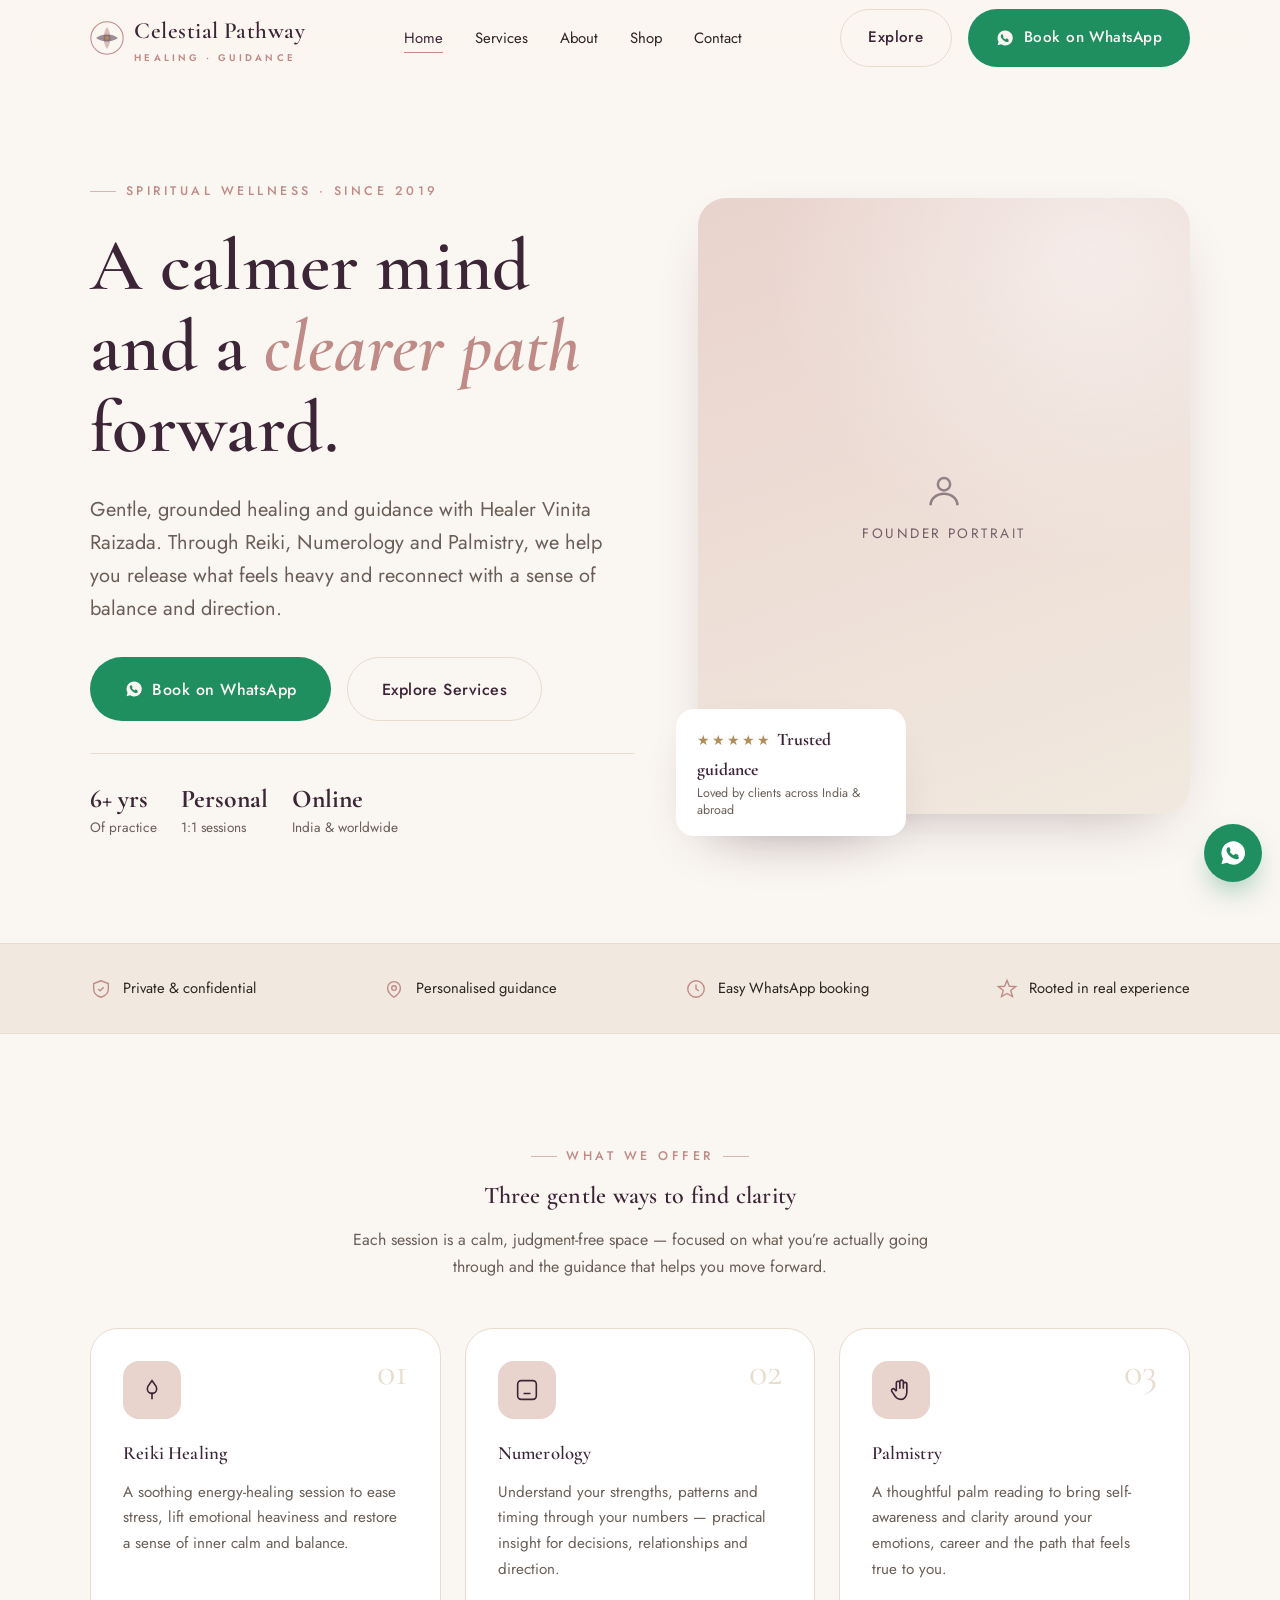
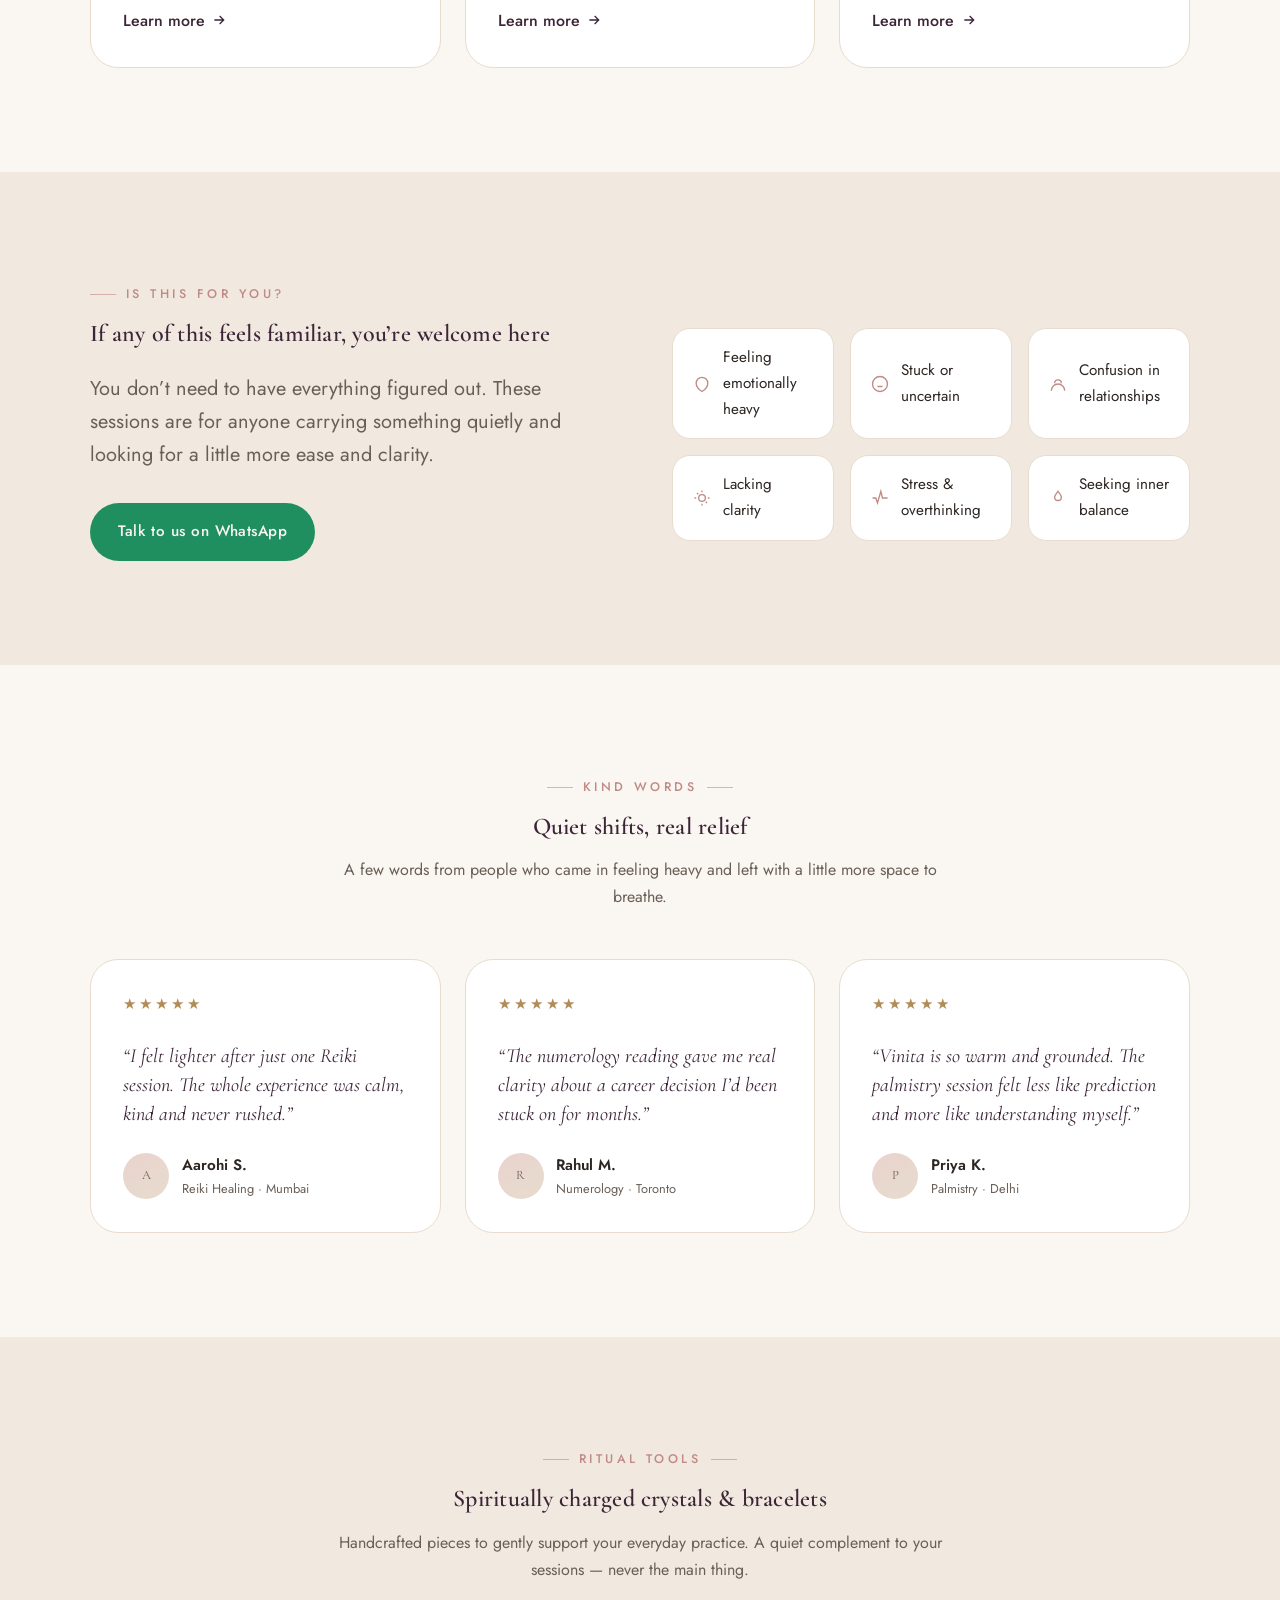
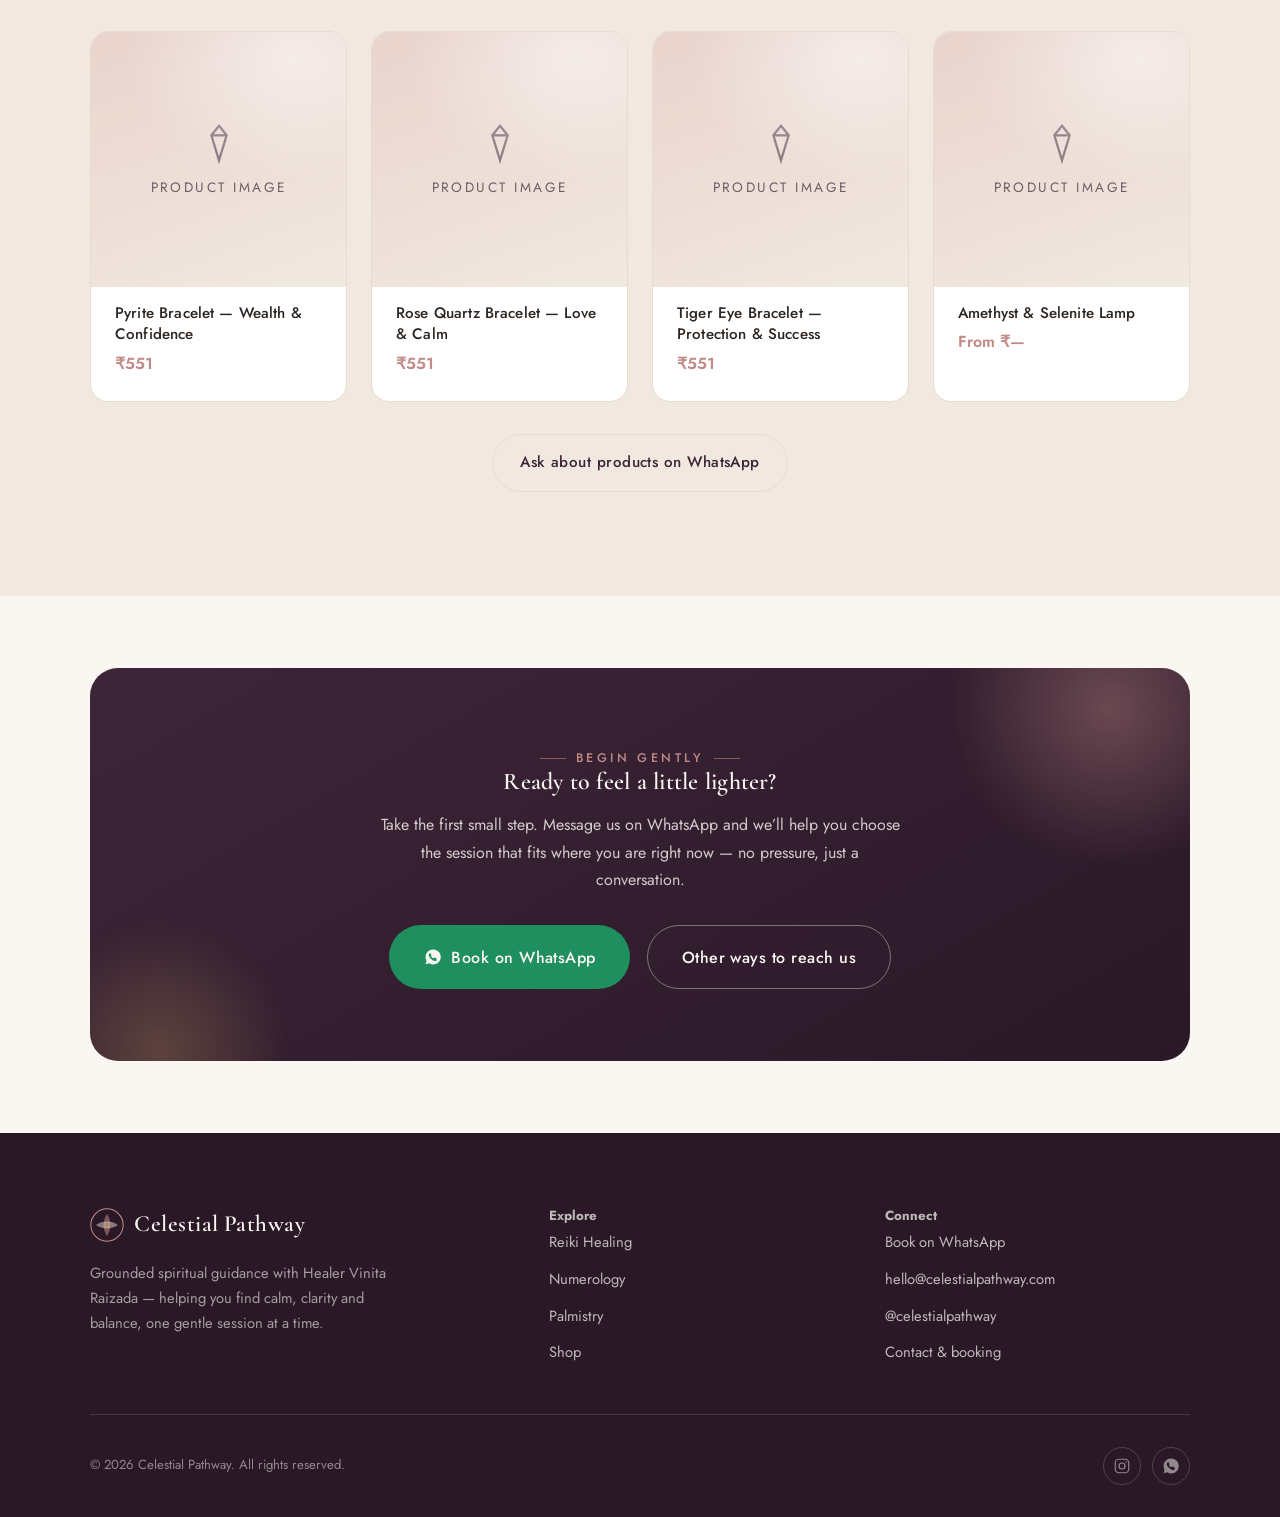
==== index.html @ a7cf4cc4 "Add premium mobile-first Celestial Pathway website - Homepage, About, Services, Contact pages (stati" ====
<!DOCTYPE html>
<html lang="en">
<head>
  <meta charset="UTF-8" />
  <meta name="viewport" content="width=device-width, initial-scale=1.0" />

  <!-- ===================== SEO / META ===================== -->
  <title>Celestial Pathway — Reiki Healing, Numerology & Palmistry with Healer Vinita Raizada</title>
  <meta name="description" content="Calm, grounded spiritual guidance with Healer Vinita Raizada. Reiki Healing, Numerology and Palmistry sessions to help you find clarity, balance and emotional ease. Book on WhatsApp." />
  <meta name="theme-color" content="#3d2538" />
  <link rel="canonical" href="https://www.celestialpathway.com/" />

  <!-- Open Graph / social sharing -->
  <meta property="og:type" content="website" />
  <meta property="og:title" content="Celestial Pathway — Reiki Healing, Numerology & Palmistry" />
  <meta property="og:description" content="Grounded spiritual guidance to help you feel lighter, clearer and more balanced. Sessions with Healer Vinita Raizada." />
  <meta property="og:locale" content="en_IN" />
  <!-- TODO(Himanshu): add og:image (1200x630) once final brand image is ready -->
  <!-- <meta property="og:image" content="https://www.celestialpathway.com/assets/images/og.jpg" /> -->

  <!-- Fonts -->
  <link rel="preconnect" href="https://fonts.googleapis.com" />
  <link rel="preconnect" href="https://fonts.gstatic.com" crossorigin />
  <link href="https://fonts.googleapis.com/css2?family=Cormorant+Garamond:ital,wght@0,500;0,600;1,500;1,600&family=Jost:wght@300;400;500;600&display=swap" rel="stylesheet" />

  <link rel="stylesheet" href="assets/css/styles.css" />

  <!-- Structured data for local business / SEO -->
  <script type="application/ld+json">
  {
    "@context": "https://schema.org",
    "@type": "HealthAndBeautyBusiness",
    "name": "Celestial Pathway",
    "description": "Reiki Healing, Numerology and Palmistry guidance with Healer Vinita Raizada.",
    "founder": "Vinita Raizada",
    "areaServed": ["India", "Worldwide"],
    "url": "https://www.celestialpathway.com/",
    "telephone": "+91 92057 84072",
    "priceRange": "₹₹"
  }
  </script>
</head>
<body>

  <!-- ============================================================
       HEADER / NAV  (reusable across all pages — keep in sync)
       ============================================================ -->
  <header class="site-header">
    <nav class="nav container" aria-label="Primary">
      <a class="brand" href="index.html" aria-label="Celestial Pathway home">
        <!-- Inline brand mark (lotus / star). Replace with logo SVG if available. -->
        <svg class="brand__mark" viewBox="0 0 40 40" fill="none" aria-hidden="true">
          <circle cx="20" cy="20" r="19" stroke="#c08a86" stroke-width="1.2"/>
          <path d="M20 7c2.6 4 4 8 4 13s-1.4 9-4 13c-2.6-4-4-8-4-13s1.4-9 4-13Z" fill="#c08a86" opacity=".55"/>
          <path d="M7 20c4-2.6 8-4 13-4s9 1.4 13 4c-4 2.6-8 4-13 4S11 22.6 7 20Z" fill="#3d2538" opacity=".5"/>
          <circle cx="20" cy="20" r="2.4" fill="#b08d57"/>
        </svg>
        <span>Celestial Pathway<small>Healing · Guidance</small></span>
      </a>

      <ul class="nav__links" id="primary-menu">
        <li><a href="index.html" aria-current="page">Home</a></li>
        <li><a href="services.html">Services</a></li>
        <li><a href="about.html">About</a></li>
        <li><a href="index.html#products">Shop</a></li>
        <li><a href="contact.html">Contact</a></li>
      </ul>

      <div class="nav__cta">
        <a class="btn btn--ghost" href="services.html">Explore</a>
        <a class="btn btn--whatsapp" data-wa href="#">
          <svg class="icon" viewBox="0 0 24 24" fill="currentColor" aria-hidden="true"><path d="M12 2a10 10 0 0 0-8.6 15l-1.3 4.7 4.8-1.3A10 10 0 1 0 12 2Zm5.3 14.1c-.2.6-1.3 1.2-1.8 1.2-.5.1-1 .1-1.7-.1-.4-.1-.9-.3-1.6-.6-2.8-1.2-4.6-4-4.7-4.2-.1-.2-1.1-1.5-1.1-2.8 0-1.3.7-2 .9-2.2.2-.3.5-.3.7-.3h.5c.2 0 .4 0 .6.5.2.5.7 1.8.8 1.9.1.1.1.3 0 .5-.1.2-.2.3-.3.5-.2.2-.3.4-.2.6.1.2.6 1 1.3 1.6.9.8 1.6 1 1.8 1.1.2.1.4.1.5-.1.2-.2.6-.7.8-.9.2-.3.4-.2.6-.1.2.1 1.5.7 1.7.8.2.1.4.2.4.3.1.1.1.5-.1 1.1Z"/></svg>
          Book on WhatsApp
        </a>
      </div>

      <button class="nav__toggle" aria-label="Toggle menu" aria-expanded="false" aria-controls="primary-menu">
        <span></span>
      </button>
    </nav>
  </header>

  <main>
    <!-- ============================================================
         HERO
         ============================================================ -->
    <section class="hero">
      <div class="container hero__inner">
        <div class="hero__content" data-reveal>
          <span class="eyebrow">Spiritual Wellness · Since 2019</span>
          <h1>A calmer mind and a <em>clearer path</em> forward.</h1>
          <p class="lead">
            Gentle, grounded healing and guidance with Healer Vinita Raizada.
            Through Reiki, Numerology and Palmistry, we help you release what feels
            heavy and reconnect with a sense of balance and direction.
          </p>
          <div class="cta-group">
            <a class="btn btn--whatsapp btn--lg" data-wa href="#">
              <svg class="icon" viewBox="0 0 24 24" fill="currentColor" aria-hidden="true"><path d="M12 2a10 10 0 0 0-8.6 15l-1.3 4.7 4.8-1.3A10 10 0 1 0 12 2Zm5.3 14.1c-.2.6-1.3 1.2-1.8 1.2-.5.1-1 .1-1.7-.1-.4-.1-.9-.3-1.6-.6-2.8-1.2-4.6-4-4.7-4.2-.1-.2-1.1-1.5-1.1-2.8 0-1.3.7-2 .9-2.2.2-.3.5-.3.7-.3h.5c.2 0 .4 0 .6.5.2.5.7 1.8.8 1.9.1.1.1.3 0 .5-.1.2-.2.3-.3.5-.2.2-.3.4-.2.6.1.2.6 1 1.3 1.6.9.8 1.6 1 1.8 1.1.2.1.4.1.5-.1.2-.2.6-.7.8-.9.2-.3.4-.2.6-.1.2.1 1.5.7 1.7.8.2.1.4.2.4.3.1.1.1.5-.1 1.1Z"/></svg>
              Book on WhatsApp
            </a>
            <a class="btn btn--ghost btn--lg" href="services.html">Explore Services</a>
          </div>

          <div class="hero__trust">
            <div class="hero__trust-item"><b>6+ yrs</b><span>Of practice</span></div>
            <div class="hero__trust-item"><b>Personal</b><span>1:1 sessions</span></div>
            <div class="hero__trust-item"><b>Online</b><span>India &amp; worldwide</span></div>
          </div>
        </div>

        <div class="hero__visual" data-reveal data-delay="1">
          <div class="media media--portrait">
            <!-- TODO(Himanshu): replace placeholder with a calm portrait of Vinita
                 or a serene healing-space image. Use object-fit: cover (already set). -->
            <div class="placeholder">
              <svg viewBox="0 0 24 24" fill="none" stroke="currentColor" stroke-width="1.3" aria-hidden="true"><circle cx="12" cy="9" r="3.2"/><path d="M5 20c0-3.5 3.1-6 7-6s7 2.5 7 6"/></svg>
              <span>Founder portrait</span>
            </div>
          </div>
          <div class="hero__badge">
            <div>
              <span class="stars">★★★★★</span>
              <b>Trusted guidance</b>
              <!-- TODO(Himanshu): update with real review count once available -->
              <p>Loved by clients across India &amp; abroad</p>
            </div>
          </div>
        </div>
      </div>
    </section>

    <!-- ============================================================
         TRUST STRIP
         ============================================================ -->
    <section class="trust-strip">
      <div class="container trust-strip__inner">
        <div class="trust-strip__item" data-reveal>
          <svg viewBox="0 0 24 24" fill="none" stroke="currentColor" stroke-width="1.5" aria-hidden="true"><path d="M12 3 4 6v6c0 4.5 3.4 7.6 8 9 4.6-1.4 8-4.5 8-9V6l-8-3Z"/><path d="m9 12 2 2 4-4"/></svg>
          Private &amp; confidential
        </div>
        <div class="trust-strip__item" data-reveal data-delay="1">
          <svg viewBox="0 0 24 24" fill="none" stroke="currentColor" stroke-width="1.5" aria-hidden="true"><path d="M12 21s-7-4.4-7-10a7 7 0 0 1 14 0c0 5.6-7 10-7 10Z"/><circle cx="12" cy="11" r="2.5"/></svg>
          Personalised guidance
        </div>
        <div class="trust-strip__item" data-reveal data-delay="2">
          <svg viewBox="0 0 24 24" fill="none" stroke="currentColor" stroke-width="1.5" aria-hidden="true"><circle cx="12" cy="12" r="9"/><path d="M12 7v5l3 2"/></svg>
          Easy WhatsApp booking
        </div>
        <div class="trust-strip__item" data-reveal data-delay="3">
          <svg viewBox="0 0 24 24" fill="none" stroke="currentColor" stroke-width="1.5" aria-hidden="true"><path d="M12 3v18M3 12h18" opacity=".0"/><path d="M12 2.5 14.6 9l6.9.3-5.4 4.3 1.9 6.6L12 16.9 6 20.2l1.9-6.6L2.5 9.3 9.4 9 12 2.5Z"/></svg>
          Rooted in real experience
        </div>
      </div>
    </section>

    <!-- ============================================================
         CORE SERVICES
         ============================================================ -->
    <section class="section" id="services">
      <div class="container">
        <div class="section-head section-head--center" data-reveal>
          <span class="eyebrow eyebrow--center">What we offer</span>
          <h2>Three gentle ways to find clarity</h2>
          <p>Each session is a calm, judgment-free space — focused on what you’re
            actually going through and the guidance that helps you move forward.</p>
        </div>

        <div class="grid grid-3">
          <!-- Reiki -->
          <article class="service-card" data-reveal>
            <span class="service-card__num">01</span>
            <div class="service-card__icon">
              <svg viewBox="0 0 24 24" fill="none" stroke="currentColor" stroke-width="1.4" aria-hidden="true"><path d="M12 21c5-3 8-6.5 8-11a4 4 0 0 0-8-1 4 4 0 0 0-8 1c0 4.5 3 8 8 11Z" opacity=".0"/><path d="M12 4c1.5 2.5 4 4 4 7a4 4 0 1 1-8 0c0-3 2.5-4.5 4-7Z"/><path d="M12 14v6"/></svg>
            </div>
            <h3>Reiki Healing</h3>
            <p>A soothing energy-healing session to ease stress, lift emotional heaviness
              and restore a sense of inner calm and balance.</p>
            <a class="text-link" href="services.html#reiki">Learn more
              <svg width="16" height="16" viewBox="0 0 24 24" fill="none" stroke="currentColor" stroke-width="2" aria-hidden="true"><path d="M5 12h14M13 6l6 6-6 6"/></svg>
            </a>
          </article>

          <!-- Numerology -->
          <article class="service-card" data-reveal data-delay="1">
            <span class="service-card__num">02</span>
            <div class="service-card__icon">
              <svg viewBox="0 0 24 24" fill="none" stroke="currentColor" stroke-width="1.4" aria-hidden="true"><rect x="4" y="4" width="16" height="16" rx="3"/><path d="M9 9h.01M15 9h.01M9 15h6"/></svg>
            </div>
            <h3>Numerology</h3>
            <p>Understand your strengths, patterns and timing through your numbers —
              practical insight for decisions, relationships and direction.</p>
            <a class="text-link" href="services.html#numerology">Learn more
              <svg width="16" height="16" viewBox="0 0 24 24" fill="none" stroke="currentColor" stroke-width="2" aria-hidden="true"><path d="M5 12h14M13 6l6 6-6 6"/></svg>
            </a>
          </article>

          <!-- Palmistry -->
          <article class="service-card" data-reveal data-delay="2">
            <span class="service-card__num">03</span>
            <div class="service-card__icon">
              <svg viewBox="0 0 24 24" fill="none" stroke="currentColor" stroke-width="1.4" aria-hidden="true"><path d="M8 13V6a1.5 1.5 0 0 1 3 0v5M11 11V5a1.5 1.5 0 0 1 3 0v6M14 11V7a1.5 1.5 0 0 1 3 0v7c0 3-2 6-5 6s-5-2-6-4l-2-3a1.5 1.5 0 0 1 2.5-1.6L8 13"/></svg>
            </div>
            <h3>Palmistry</h3>
            <p>A thoughtful palm reading to bring self-awareness and clarity around
              your emotions, career and the path that feels true to you.</p>
            <a class="text-link" href="services.html#palmistry">Learn more
              <svg width="16" height="16" viewBox="0 0 24 24" fill="none" stroke="currentColor" stroke-width="2" aria-hidden="true"><path d="M5 12h14M13 6l6 6-6 6"/></svg>
            </a>
          </article>
        </div>
      </div>
    </section>

    <!-- ============================================================
         WHO THIS IS FOR
         ============================================================ -->
    <section class="section bg-sand">
      <div class="container split">
        <div data-reveal>
          <span class="eyebrow">Is this for you?</span>
          <h2 style="margin-top: var(--space-2)">If any of this feels familiar, you’re welcome here</h2>
          <p class="lead" style="margin-top: var(--space-3)">
            You don’t need to have everything figured out. These sessions are for
            anyone carrying something quietly and looking for a little more ease and clarity.
          </p>
          <div class="cta-group" style="margin-top: var(--space-4)">
            <a class="btn btn--whatsapp" data-wa href="#">Talk to us on WhatsApp</a>
          </div>
        </div>
        <div data-reveal data-delay="1">
          <div class="feeling-grid">
            <div class="feeling"><svg viewBox="0 0 24 24" fill="none" stroke="currentColor" stroke-width="1.6"><path d="M12 21s-7-4.4-7-10a7 7 0 0 1 14 0c0 5.6-7 10-7 10Z"/></svg> Feeling emotionally heavy</div>
            <div class="feeling"><svg viewBox="0 0 24 24" fill="none" stroke="currentColor" stroke-width="1.6"><circle cx="12" cy="12" r="9"/><path d="M9 10h.01M15 10h.01M9 15h6"/></svg> Stuck or uncertain</div>
            <div class="feeling"><svg viewBox="0 0 24 24" fill="none" stroke="currentColor" stroke-width="1.6"><path d="M16 11a4 4 0 1 0-8 0M4 20a8 8 0 0 1 16 0"/></svg> Confusion in relationships</div>
            <div class="feeling"><svg viewBox="0 0 24 24" fill="none" stroke="currentColor" stroke-width="1.6"><path d="M12 3v2M12 19v2M5 12H3M21 12h-2M6 6l1.5 1.5M16.5 16.5 18 18"/><circle cx="12" cy="12" r="4"/></svg> Lacking clarity</div>
            <div class="feeling"><svg viewBox="0 0 24 24" fill="none" stroke="currentColor" stroke-width="1.6"><path d="M3 12h4l2 6 4-14 2 8h6"/></svg> Stress &amp; overthinking</div>
            <div class="feeling"><svg viewBox="0 0 24 24" fill="none" stroke="currentColor" stroke-width="1.6"><path d="M12 4c1.5 2.5 4 4 4 7a4 4 0 1 1-8 0c0-3 2.5-4.5 4-7Z"/></svg> Seeking inner balance</div>
          </div>
        </div>
      </div>
    </section>

    <!-- ============================================================
         TESTIMONIALS
         ============================================================ -->
    <section class="section">
      <div class="container">
        <div class="section-head section-head--center" data-reveal>
          <span class="eyebrow eyebrow--center">Kind words</span>
          <h2>Quiet shifts, real relief</h2>
          <p>A few words from people who came in feeling heavy and left with a little
            more space to breathe.</p>
        </div>

        <!-- TODO(Himanshu): replace these placeholder testimonials with real,
             permission-granted client quotes. Keep them short and human. -->
        <div class="testimonial-grid">
          <figure class="testimonial" data-reveal>
            <span class="testimonial__stars">★★★★★</span>
            <blockquote>“I felt lighter after just one Reiki session. The whole experience was calm, kind and never rushed.”</blockquote>
            <figcaption class="testimonial__person">
              <span class="testimonial__avatar">A</span>
              <span><b>Aarohi S.</b><span>Reiki Healing · Mumbai</span></span>
            </figcaption>
          </figure>

          <figure class="testimonial" data-reveal data-delay="1">
            <span class="testimonial__stars">★★★★★</span>
            <blockquote>“The numerology reading gave me real clarity about a career decision I’d been stuck on for months.”</blockquote>
            <figcaption class="testimonial__person">
              <span class="testimonial__avatar">R</span>
              <span><b>Rahul M.</b><span>Numerology · Toronto</span></span>
            </figcaption>
          </figure>

          <figure class="testimonial" data-reveal data-delay="2">
            <span class="testimonial__stars">★★★★★</span>
            <blockquote>“Vinita is so warm and grounded. The palmistry session felt less like prediction and more like understanding myself.”</blockquote>
            <figcaption class="testimonial__person">
              <span class="testimonial__avatar">P</span>
              <span><b>Priya K.</b><span>Palmistry · Delhi</span></span>
            </figcaption>
          </figure>
        </div>
      </div>
    </section>

    <!-- ============================================================
         FEATURED PRODUCTS (secondary)
         ============================================================ -->
    <section class="section bg-sand" id="products">
      <div class="container">
        <div class="section-head section-head--center" data-reveal>
          <span class="eyebrow eyebrow--center">Ritual tools</span>
          <h2>Spiritually charged crystals &amp; bracelets</h2>
          <p>Handcrafted pieces to gently support your everyday practice. A quiet
            complement to your sessions — never the main thing.</p>
        </div>

        <!-- TODO(Himanshu): wire these to real product pages & images.
             Source: celestialpathway.com/product/... -->
        <div class="product-grid">
          <article class="product-card" data-reveal>
            <div class="media media--square"><div class="placeholder"><svg viewBox="0 0 24 24" fill="none" stroke="currentColor" stroke-width="1.2"><path d="m12 3 4 5-4 13L8 8l4-5Z"/><path d="M8 8h8"/></svg><span>Product image</span></div></div>
            <div class="product-card__body"><h4>Pyrite Bracelet — Wealth &amp; Confidence</h4><span class="price">₹551</span></div>
          </article>
          <article class="product-card" data-reveal data-delay="1">
            <div class="media media--square"><div class="placeholder"><svg viewBox="0 0 24 24" fill="none" stroke="currentColor" stroke-width="1.2"><path d="m12 3 4 5-4 13L8 8l4-5Z"/><path d="M8 8h8"/></svg><span>Product image</span></div></div>
            <div class="product-card__body"><h4>Rose Quartz Bracelet — Love &amp; Calm</h4><span class="price">₹551</span></div>
          </article>
          <article class="product-card" data-reveal data-delay="2">
            <div class="media media--square"><div class="placeholder"><svg viewBox="0 0 24 24" fill="none" stroke="currentColor" stroke-width="1.2"><path d="m12 3 4 5-4 13L8 8l4-5Z"/><path d="M8 8h8"/></svg><span>Product image</span></div></div>
            <div class="product-card__body"><h4>Tiger Eye Bracelet — Protection &amp; Success</h4><span class="price">₹551</span></div>
          </article>
          <article class="product-card" data-reveal data-delay="3">
            <div class="media media--square"><div class="placeholder"><svg viewBox="0 0 24 24" fill="none" stroke="currentColor" stroke-width="1.2"><path d="m12 3 4 5-4 13L8 8l4-5Z"/><path d="M8 8h8"/></svg><span>Product image</span></div></div>
            <div class="product-card__body"><h4>Amethyst &amp; Selenite Lamp</h4><span class="price">From ₹—</span></div>
          </article>
        </div>
        <div style="text-align:center; margin-top: var(--space-4)" data-reveal>
          <!-- TODO(Himanshu): link to full shop page when ready -->
          <a class="btn btn--ghost" data-wa href="#">Ask about products on WhatsApp</a>
        </div>
      </div>
    </section>

    <!-- ============================================================
         FINAL CTA
         ============================================================ -->
    <section class="section--tight">
      <div class="container">
        <div class="cta-banner" data-reveal>
          <span class="eyebrow eyebrow--center" style="color: var(--c-rose)">Begin gently</span>
          <h2>Ready to feel a little lighter?</h2>
          <p>Take the first small step. Message us on WhatsApp and we’ll help you choose
            the session that fits where you are right now — no pressure, just a conversation.</p>
          <div class="cta-group">
            <a class="btn btn--whatsapp btn--lg" data-wa href="#">
              <svg class="icon" viewBox="0 0 24 24" fill="currentColor" aria-hidden="true"><path d="M12 2a10 10 0 0 0-8.6 15l-1.3 4.7 4.8-1.3A10 10 0 1 0 12 2Zm5.3 14.1c-.2.6-1.3 1.2-1.8 1.2-.5.1-1 .1-1.7-.1-.4-.1-.9-.3-1.6-.6-2.8-1.2-4.6-4-4.7-4.2-.1-.2-1.1-1.5-1.1-2.8 0-1.3.7-2 .9-2.2.2-.3.5-.3.7-.3h.5c.2 0 .4 0 .6.5.2.5.7 1.8.8 1.9.1.1.1.3 0 .5-.1.2-.2.3-.3.5-.2.2-.3.4-.2.6.1.2.6 1 1.3 1.6.9.8 1.6 1 1.8 1.1.2.1.4.1.5-.1.2-.2.6-.7.8-.9.2-.3.4-.2.6-.1.2.1 1.5.7 1.7.8.2.1.4.2.4.3.1.1.1.5-.1 1.1Z"/></svg>
              Book on WhatsApp
            </a>
            <a class="btn btn--outline-light btn--lg" href="contact.html">Other ways to reach us</a>
          </div>
        </div>
      </div>
    </section>
  </main>

  <!-- ============================================================
       FOOTER  (reusable across all pages — keep in sync)
       ============================================================ -->
  <footer class="site-footer">
    <div class="container">
      <div class="footer__top">
        <div class="footer__brand">
          <a class="brand" href="index.html">
            <svg class="brand__mark" viewBox="0 0 40 40" fill="none" aria-hidden="true">
              <circle cx="20" cy="20" r="19" stroke="#c08a86" stroke-width="1.2"/>
              <path d="M20 7c2.6 4 4 8 4 13s-1.4 9-4 13c-2.6-4-4-8-4-13s1.4-9 4-13Z" fill="#c08a86" opacity=".55"/>
              <path d="M7 20c4-2.6 8-4 13-4s9 1.4 13 4c-4 2.6-8 4-13 4S11 22.6 7 20Z" fill="#e9d3cd" opacity=".5"/>
              <circle cx="20" cy="20" r="2.4" fill="#b08d57"/>
            </svg>
            <span>Celestial Pathway</span>
          </a>
          <p>Grounded spiritual guidance with Healer Vinita Raizada — helping you find
            calm, clarity and balance, one gentle session at a time.</p>
        </div>
        <div>
          <h5>Explore</h5>
          <ul class="footer__links">
            <li><a href="services.html#reiki">Reiki Healing</a></li>
            <li><a href="services.html#numerology">Numerology</a></li>
            <li><a href="services.html#palmistry">Palmistry</a></li>
            <li><a href="index.html#products">Shop</a></li>
          </ul>
        </div>
        <div>
          <h5>Connect</h5>
          <ul class="footer__links">
            <li><a data-wa href="#">Book on WhatsApp</a></li>
            <li><a data-email data-fill href="#">email</a></li>
            <li><a data-instagram data-fill href="#">instagram</a></li>
            <li><a href="contact.html">Contact &amp; booking</a></li>
          </ul>
        </div>
      </div>
      <div class="footer__bottom">
        <span>© <span data-year>2026</span> Celestial Pathway. All rights reserved.</span>
        <div class="social">
          <a data-instagram href="#" aria-label="Instagram"><svg viewBox="0 0 24 24" fill="none" stroke="currentColor" stroke-width="1.6"><rect x="3" y="3" width="18" height="18" rx="5"/><circle cx="12" cy="12" r="4"/><circle cx="17.5" cy="6.5" r="1" fill="currentColor" stroke="none"/></svg></a>
          <a data-wa href="#" aria-label="WhatsApp"><svg viewBox="0 0 24 24" fill="currentColor"><path d="M12 2a10 10 0 0 0-8.6 15l-1.3 4.7 4.8-1.3A10 10 0 1 0 12 2Zm5.3 14.1c-.2.6-1.3 1.2-1.8 1.2-.5.1-1 .1-1.7-.1-.4-.1-.9-.3-1.6-.6-2.8-1.2-4.6-4-4.7-4.2-.1-.2-1.1-1.5-1.1-2.8 0-1.3.7-2 .9-2.2.2-.3.5-.3.7-.3h.5c.2 0 .4 0 .6.5.2.5.7 1.8.8 1.9.1.1.1.3 0 .5-.1.2-.2.3-.3.5-.2.2-.3.4-.2.6.1.2.6 1 1.3 1.6.9.8 1.6 1 1.8 1.1.2.1.4.1.5-.1.2-.2.6-.7.8-.9.2-.3.4-.2.6-.1.2.1 1.5.7 1.7.8.2.1.4.2.4.3.1.1.1.5-.1 1.1Z"/></svg></a>
        </div>
      </div>
    </div>
  </footer>

  <!-- Floating WhatsApp CTA (mobile conversion aid) -->
  <a class="wa-float" data-wa href="#" aria-label="Book on WhatsApp">
    <svg viewBox="0 0 24 24" fill="currentColor" aria-hidden="true"><path d="M12 2a10 10 0 0 0-8.6 15l-1.3 4.7 4.8-1.3A10 10 0 1 0 12 2Zm5.3 14.1c-.2.6-1.3 1.2-1.8 1.2-.5.1-1 .1-1.7-.1-.4-.1-.9-.3-1.6-.6-2.8-1.2-4.6-4-4.7-4.2-.1-.2-1.1-1.5-1.1-2.8 0-1.3.7-2 .9-2.2.2-.3.5-.3.7-.3h.5c.2 0 .4 0 .6.5.2.5.7 1.8.8 1.9.1.1.1.3 0 .5-.1.2-.2.3-.3.5-.2.2-.3.4-.2.6.1.2.6 1 1.3 1.6.9.8 1.6 1 1.8 1.1.2.1.4.1.5-.1.2-.2.6-.7.8-.9.2-.3.4-.2.6-.1.2.1 1.5.7 1.7.8.2.1.4.2.4.3.1.1.1.5-.1 1.1Z"/></svg>
  </a>

  <script src="assets/js/config.js"></script>
  <script src="assets/js/main.js"></script>
</body>
</html>
---- assets/css/styles.css ----
/* ==========================================================================
   Celestial Pathway — Design System & Styles
   --------------------------------------------------------------------------
   Structure:
     1. Design tokens (CSS custom properties)
     2. Reset & base elements
     3. Typography
     4. Layout primitives (container, section, grid)
     5. Components (buttons, cards, nav, footer, forms, etc.)
     6. Page sections (hero, services, testimonials, etc.)
     7. Motion / reveal animations
     8. Responsive refinements
   --------------------------------------------------------------------------
   HANDOFF NOTE (Himanshu): Brand colors, fonts and spacing all live in the
   :root tokens below. Change them once here and the whole site updates.
   ========================================================================== */

/* 1. ---------------------------------------------------------------- TOKENS */
:root {
  /* Brand palette — warm neutrals, muted rose, deep plum */
  --c-cream: #faf6f1;        /* page background / off-white */
  --c-sand: #f1e9df;         /* soft beige surfaces */
  --c-sand-deep: #e7dccd;    /* dividers, borders */
  --c-rose: #c08a86;         /* muted rose accent */
  --c-rose-soft: #e9d3cd;    /* rose tint surfaces */
  --c-plum: #3d2538;         /* deep plum (headings on light, dark sections) */
  --c-plum-deep: #2a1827;    /* darkest plum */
  --c-gold: #b08d57;         /* restrained gold for fine accents */
  --c-ink: #2c2521;          /* elegant dark body text */
  --c-ink-soft: #6a5f57;     /* muted body text */
  --c-white: #ffffff;

  /* WhatsApp green (CTA) */
  --c-whatsapp: #1f8f5f;
  --c-whatsapp-dark: #16713f;

  /* Typography */
  --font-display: "Cormorant Garamond", "Times New Roman", serif;
  --font-body: "Jost", "Helvetica Neue", Arial, sans-serif;

  /* Fluid type scale */
  --fs-display: clamp(2.6rem, 6vw, 4.6rem);
  --fs-h1: clamp(2.2rem, 5vw, 3.6rem);
  --fs-h2: clamp(1.9rem, 4vw, 2.9rem);
  --fs-h3: clamp(1.3rem, 2.4vw, 1.7rem);
  --fs-lead: clamp(1.05rem, 1.6vw, 1.25rem);
  --fs-body: 1rem;
  --fs-small: 0.85rem;
  --fs-eyebrow: 0.78rem;

  /* Spacing scale */
  --space-1: 0.5rem;
  --space-2: 1rem;
  --space-3: 1.5rem;
  --space-4: 2rem;
  --space-5: 3rem;
  --space-6: 4.5rem;
  --space-7: 6.5rem;

  /* Layout */
  --container: 1180px;
  --container-narrow: 820px;
  --radius-sm: 10px;
  --radius: 18px;
  --radius-lg: 28px;

  /* Effects */
  --shadow-soft: 0 18px 50px -28px rgba(61, 37, 56, 0.35);
  --shadow-card: 0 22px 60px -34px rgba(61, 37, 56, 0.45);
  --border-hair: 1px solid var(--c-sand-deep);
  --ease: cubic-bezier(0.22, 0.61, 0.36, 1);
}

/* 2. ----------------------------------------------------------------- RESET */
*,
*::before,
*::after { box-sizing: border-box; }

* { margin: 0; }

html {
  scroll-behavior: smooth;
  -webkit-text-size-adjust: 100%;
}

body {
  font-family: var(--font-body);
  font-size: var(--fs-body);
  line-height: 1.7;
  color: var(--c-ink);
  background-color: var(--c-cream);
  -webkit-font-smoothing: antialiased;
  text-rendering: optimizeLegibility;
  overflow-x: hidden;
}

img,
picture,
svg { display: block; max-width: 100%; }

a { color: inherit; text-decoration: none; }

button { font: inherit; cursor: pointer; }

ul { list-style: none; padding: 0; }

:focus-visible {
  outline: 2px solid var(--c-plum);
  outline-offset: 3px;
  border-radius: 4px;
}

/* 3. ------------------------------------------------------------ TYPOGRAPHY */
h1, h2, h3, h4 {
  font-family: var(--font-display);
  font-weight: 600;
  line-height: 1.1;
  color: var(--c-plum);
  letter-spacing: 0.01em;
}

p { color: var(--c-ink-soft); }

.eyebrow {
  font-family: var(--font-body);
  font-size: var(--fs-eyebrow);
  font-weight: 500;
  letter-spacing: 0.28em;
  text-transform: uppercase;
  color: var(--c-rose);
  display: inline-flex;
  align-items: center;
  gap: 0.6rem;
}
.eyebrow::before {
  content: "";
  width: 26px;
  height: 1px;
  background: var(--c-rose);
  opacity: 0.6;
}
.eyebrow--center { justify-content: center; }
.eyebrow--center::after {
  content: "";
  width: 26px;
  height: 1px;
  background: var(--c-rose);
  opacity: 0.6;
}

.lead {
  font-size: var(--fs-lead);
  color: var(--c-ink-soft);
  line-height: 1.65;
}

/* 4. -------------------------------------------------------- LAYOUT PRIMITIVES */
.container {
  width: 100%;
  max-width: var(--container);
  margin-inline: auto;
  padding-inline: clamp(1.2rem, 5vw, 2.5rem);
}
.container--narrow { max-width: var(--container-narrow); }

.section { padding-block: var(--space-7); }
.section--tight { padding-block: var(--space-6); }

.section-head {
  max-width: 620px;
  margin-bottom: var(--space-5);
}
.section-head--center {
  margin-inline: auto;
  text-align: center;
}
.section-head h2 { margin-top: var(--space-2); }
.section-head p { margin-top: var(--space-2); }

.grid { display: grid; gap: var(--space-3); }
.grid-3 { grid-template-columns: repeat(3, 1fr); }
.grid-2 { grid-template-columns: repeat(2, 1fr); }

/* Surfaces */
.bg-sand { background: var(--c-sand); }
.bg-rose { background: var(--c-rose-soft); }
.bg-plum { background: var(--c-plum); }
.bg-plum h1, .bg-plum h2, .bg-plum h3 { color: var(--c-cream); }
.bg-plum p { color: rgba(250, 246, 241, 0.78); }

/* Elegant divider */
.divider {
  display: flex;
  align-items: center;
  justify-content: center;
  gap: 1rem;
  color: var(--c-gold);
}
.divider::before,
.divider::after {
  content: "";
  height: 1px;
  width: min(120px, 22vw);
  background: linear-gradient(90deg, transparent, var(--c-sand-deep));
}
.divider::after { transform: scaleX(-1); }
.divider span { font-size: 0.9rem; letter-spacing: 0.3em; }

/* 5. -------------------------------------------------------------- BUTTONS */
.btn {
  --btn-bg: var(--c-plum);
  --btn-fg: var(--c-cream);
  display: inline-flex;
  align-items: center;
  justify-content: center;
  gap: 0.6rem;
  padding: 0.95rem 1.7rem;
  font-size: 0.95rem;
  font-weight: 500;
  letter-spacing: 0.03em;
  border: 1px solid transparent;
  border-radius: 999px;
  background: var(--btn-bg);
  color: var(--btn-fg);
  transition: transform 0.3s var(--ease), box-shadow 0.3s var(--ease),
    background 0.3s var(--ease), color 0.3s var(--ease);
  will-change: transform;
}
.btn:hover { transform: translateY(-2px); box-shadow: var(--shadow-soft); }
.btn:active { transform: translateY(0); }

.btn--whatsapp { --btn-bg: var(--c-whatsapp); }
.btn--whatsapp:hover { --btn-bg: var(--c-whatsapp-dark); }

.btn--ghost {
  --btn-bg: transparent;
  --btn-fg: var(--c-plum);
  border-color: var(--c-sand-deep);
}
.btn--ghost:hover { --btn-bg: var(--c-sand); box-shadow: none; }

.btn--light {
  --btn-bg: var(--c-cream);
  --btn-fg: var(--c-plum);
}
.btn--outline-light {
  --btn-bg: transparent;
  --btn-fg: var(--c-cream);
  border-color: rgba(250, 246, 241, 0.4);
}
.btn--outline-light:hover { --btn-bg: rgba(250, 246, 241, 0.1); box-shadow: none; }

.btn--lg { padding: 1.1rem 2.1rem; font-size: 1rem; }
.btn--block { width: 100%; }

.btn .icon { width: 18px; height: 18px; }

.cta-group {
  display: flex;
  flex-wrap: wrap;
  gap: var(--space-2);
}

.text-link {
  display: inline-flex;
  align-items: center;
  gap: 0.4rem;
  font-weight: 500;
  color: var(--c-plum);
  border-bottom: 1px solid transparent;
  transition: border-color 0.3s var(--ease), gap 0.3s var(--ease);
}
.text-link:hover { border-color: var(--c-rose); gap: 0.65rem; }

/* 6. ------------------------------------------------------------- HEADER/NAV */
.site-header {
  position: sticky;
  top: 0;
  z-index: 100;
  background: rgba(250, 246, 241, 0.82);
  backdrop-filter: saturate(140%) blur(14px);
  border-bottom: 1px solid transparent;
  transition: border-color 0.4s var(--ease), background 0.4s var(--ease);
}
.site-header.is-scrolled { border-bottom-color: var(--c-sand-deep); }

.nav {
  display: flex;
  align-items: center;
  justify-content: space-between;
  gap: var(--space-3);
  height: 76px;
}
.brand {
  display: flex;
  align-items: center;
  gap: 0.65rem;
  font-family: var(--font-display);
  font-size: 1.45rem;
  font-weight: 600;
  color: var(--c-plum);
  letter-spacing: 0.02em;
}
.brand__mark {
  width: 34px;
  height: 34px;
  flex: none;
}
.brand small {
  display: block;
  font-family: var(--font-body);
  font-size: 0.6rem;
  letter-spacing: 0.32em;
  text-transform: uppercase;
  color: var(--c-rose);
  line-height: 1;
  margin-top: 2px;
}

.nav__links {
  display: flex;
  align-items: center;
  gap: var(--space-4);
}
.nav__links a {
  font-size: 0.93rem;
  color: var(--c-ink);
  position: relative;
  padding-block: 4px;
  transition: color 0.25s var(--ease);
}
.nav__links a::after {
  content: "";
  position: absolute;
  left: 0; bottom: 0;
  width: 0; height: 1.5px;
  background: var(--c-rose);
  transition: width 0.3s var(--ease);
}
.nav__links a:hover,
.nav__links a[aria-current="page"] { color: var(--c-plum); }
.nav__links a:hover::after,
.nav__links a[aria-current="page"]::after { width: 100%; }

.nav__cta { display: flex; align-items: center; gap: var(--space-2); }

.nav__toggle {
  display: none;
  width: 44px; height: 44px;
  border: 1px solid var(--c-sand-deep);
  border-radius: 12px;
  background: transparent;
  position: relative;
}
.nav__toggle span,
.nav__toggle span::before,
.nav__toggle span::after {
  content: "";
  position: absolute;
  left: 50%; top: 50%;
  width: 18px; height: 1.6px;
  background: var(--c-plum);
  transform: translate(-50%, -50%);
  transition: transform 0.3s var(--ease), opacity 0.3s var(--ease);
}
.nav__toggle span::before { transform: translate(-50%, -7px); }
.nav__toggle span::after { transform: translate(-50%, 5px); }
.nav__toggle[aria-expanded="true"] span { background: transparent; }
.nav__toggle[aria-expanded="true"] span::before { transform: translate(-50%, 0) rotate(45deg); }
.nav__toggle[aria-expanded="true"] span::after { transform: translate(-50%, 0) rotate(-45deg); }

/* 7. ---------------------------------------------------------------- HERO */
.hero {
  position: relative;
  padding-block: clamp(3rem, 8vw, 6rem) var(--space-7);
  overflow: hidden;
}
.hero__inner {
  display: grid;
  grid-template-columns: 1.05fr 0.95fr;
  gap: clamp(2rem, 5vw, 4.5rem);
  align-items: center;
}
.hero__content { max-width: 560px; }
.hero h1 {
  font-size: var(--fs-display);
  margin-top: var(--space-3);
  letter-spacing: 0.005em;
}
.hero h1 em {
  font-style: italic;
  color: var(--c-rose);
}
.hero .lead { margin-top: var(--space-3); max-width: 46ch; }
.hero .cta-group { margin-top: var(--space-4); }

.hero__trust {
  display: flex;
  align-items: center;
  gap: var(--space-3);
  margin-top: var(--space-4);
  padding-top: var(--space-4);
  border-top: var(--border-hair);
  flex-wrap: wrap;
}
.hero__trust-item { display: flex; flex-direction: column; }
.hero__trust-item b {
  font-family: var(--font-display);
  font-size: 1.6rem;
  color: var(--c-plum);
  line-height: 1;
}
.hero__trust-item span {
  font-size: var(--fs-small);
  color: var(--c-ink-soft);
  margin-top: 4px;
}

/* Hero visual (placeholder-friendly) */
.hero__visual { position: relative; }
.media {
  position: relative;
  border-radius: var(--radius-lg);
  overflow: hidden;
  background: linear-gradient(160deg, var(--c-rose-soft), var(--c-sand));
  box-shadow: var(--shadow-card);
}
.media::after {
  content: "";
  position: absolute; inset: 0;
  background: radial-gradient(120% 90% at 80% 10%, rgba(255,255,255,0.5), transparent 55%);
  pointer-events: none;
}
.media img { width: 100%; height: 100%; object-fit: cover; }
.media--portrait { aspect-ratio: 4 / 5; }
.media--square { aspect-ratio: 1 / 1; }
.media--wide { aspect-ratio: 16 / 11; }

/* Placeholder content shown when no photo yet */
.placeholder {
  position: absolute; inset: 0;
  display: flex;
  flex-direction: column;
  align-items: center;
  justify-content: center;
  gap: 0.6rem;
  text-align: center;
  color: var(--c-plum);
  padding: var(--space-3);
}
.placeholder svg { width: 46px; height: 46px; opacity: 0.55; }
.placeholder span {
  font-size: var(--fs-small);
  letter-spacing: 0.18em;
  text-transform: uppercase;
  opacity: 0.7;
}

.hero__badge {
  position: absolute;
  bottom: -22px; left: -22px;
  background: var(--c-white);
  border-radius: var(--radius);
  padding: 1rem 1.3rem;
  box-shadow: var(--shadow-card);
  display: flex;
  align-items: center;
  gap: 0.8rem;
  max-width: 230px;
}
.hero__badge .stars { color: var(--c-gold); font-size: 0.9rem; letter-spacing: 2px; }
.hero__badge b { font-family: var(--font-display); color: var(--c-plum); font-size: 1.1rem; }
.hero__badge p { font-size: 0.78rem; line-height: 1.4; margin: 0; }

/* 8. ----------------------------------------------------------- TRUST STRIP */
.trust-strip { border-block: var(--border-hair); background: var(--c-sand); }
.trust-strip__inner {
  display: flex;
  flex-wrap: wrap;
  align-items: center;
  justify-content: space-between;
  gap: var(--space-3) var(--space-5);
  padding-block: var(--space-4);
}
.trust-strip__item {
  display: flex;
  align-items: center;
  gap: 0.7rem;
  font-size: 0.92rem;
  color: var(--c-ink);
}
.trust-strip__item svg { width: 22px; height: 22px; color: var(--c-rose); flex: none; }

/* ----------------------------------------------------------- SERVICE CARDS */
.service-card {
  position: relative;
  display: flex;
  flex-direction: column;
  background: var(--c-white);
  border: var(--border-hair);
  border-radius: var(--radius-lg);
  padding: var(--space-4);
  height: 100%;
  transition: transform 0.4s var(--ease), box-shadow 0.4s var(--ease), border-color 0.4s var(--ease);
  overflow: hidden;
}
.service-card::before {
  content: "";
  position: absolute;
  inset: 0 0 auto 0;
  height: 4px;
  background: linear-gradient(90deg, var(--c-rose), var(--c-gold));
  transform: scaleX(0);
  transform-origin: left;
  transition: transform 0.5s var(--ease);
}
.service-card:hover { transform: translateY(-6px); box-shadow: var(--shadow-card); border-color: transparent; }
.service-card:hover::before { transform: scaleX(1); }

.service-card__icon {
  width: 58px; height: 58px;
  display: grid; place-items: center;
  border-radius: 16px;
  background: var(--c-rose-soft);
  color: var(--c-plum);
  margin-bottom: var(--space-3);
}
.service-card__icon svg { width: 28px; height: 28px; }
.service-card__num {
  position: absolute;
  top: var(--space-3); right: var(--space-4);
  font-family: var(--font-display);
  font-size: 2.4rem;
  color: var(--c-sand-deep);
  line-height: 1;
}
.service-card h3 { margin-bottom: var(--space-2); }
.service-card p { font-size: 0.95rem; }
.service-card .text-link { margin-top: auto; padding-top: var(--space-3); }

/* ----------------------------------------------------------- WHO IS FOR */
.feeling-grid {
  display: grid;
  grid-template-columns: repeat(3, 1fr);
  gap: var(--space-2);
  margin-top: var(--space-4);
}
.feeling {
  display: flex;
  align-items: center;
  gap: 0.7rem;
  padding: 1rem 1.2rem;
  background: var(--c-white);
  border: var(--border-hair);
  border-radius: var(--radius);
  font-size: 0.95rem;
  color: var(--c-ink);
}
.feeling svg { width: 20px; height: 20px; color: var(--c-rose); flex: none; }

.split {
  display: grid;
  grid-template-columns: 1fr 1fr;
  gap: clamp(2rem, 5vw, 4.5rem);
  align-items: center;
}

/* ----------------------------------------------------------- TESTIMONIALS */
.testimonial-grid {
  display: grid;
  grid-template-columns: repeat(3, 1fr);
  gap: var(--space-3);
}
.testimonial {
  display: flex;
  flex-direction: column;
  gap: var(--space-3);
  background: var(--c-white);
  border: var(--border-hair);
  border-radius: var(--radius-lg);
  padding: var(--space-4);
  height: 100%;
}
.testimonial__stars { color: var(--c-gold); letter-spacing: 3px; font-size: 0.95rem; }
.testimonial blockquote {
  font-family: var(--font-display);
  font-size: 1.25rem;
  line-height: 1.45;
  color: var(--c-plum);
  font-style: italic;
}
.testimonial__person {
  display: flex;
  align-items: center;
  gap: 0.8rem;
  margin-top: auto;
}
.testimonial__avatar {
  width: 46px; height: 46px;
  border-radius: 50%;
  background: linear-gradient(150deg, var(--c-rose-soft), var(--c-sand-deep));
  display: grid; place-items: center;
  font-family: var(--font-display);
  font-size: 1.1rem;
  color: var(--c-plum);
  flex: none;
}
.testimonial__person b { display: block; color: var(--c-ink); font-weight: 600; font-size: 0.95rem; }
.testimonial__person span { font-size: 0.8rem; color: var(--c-ink-soft); }

/* ----------------------------------------------------------- PRODUCTS */
.product-grid {
  display: grid;
  grid-template-columns: repeat(4, 1fr);
  gap: var(--space-3);
}
.product-card {
  display: flex;
  flex-direction: column;
  background: var(--c-white);
  border: var(--border-hair);
  border-radius: var(--radius);
  overflow: hidden;
  transition: transform 0.4s var(--ease), box-shadow 0.4s var(--ease);
}
.product-card:hover { transform: translateY(-4px); box-shadow: var(--shadow-soft); }
.product-card .media { border-radius: 0; box-shadow: none; }
.product-card__body { padding: var(--space-2) var(--space-3) var(--space-3); }
.product-card h4 {
  font-family: var(--font-body);
  font-weight: 500;
  font-size: 0.95rem;
  color: var(--c-ink);
  line-height: 1.4;
}
.product-card .price { color: var(--c-rose); font-weight: 600; margin-top: 4px; display: block; }

/* ----------------------------------------------------------- SERVICE DETAIL */
.service-detail {
  display: grid;
  grid-template-columns: 0.9fr 1.1fr;
  gap: clamp(2rem, 5vw, 4rem);
  align-items: center;
  padding-block: var(--space-6);
  border-bottom: var(--border-hair);
}
.service-detail:nth-child(even) .service-detail__media { order: -1; }
.service-detail__body h2 { margin: var(--space-2) 0 var(--space-3); }
.detail-block { margin-bottom: var(--space-3); }
.detail-block h4 {
  font-family: var(--font-body);
  font-weight: 600;
  font-size: 0.82rem;
  letter-spacing: 0.16em;
  text-transform: uppercase;
  color: var(--c-rose);
  margin-bottom: 0.4rem;
}
.detail-block p { font-size: 0.97rem; }
.check-list { display: grid; gap: 0.6rem; }
.check-list li {
  display: flex;
  gap: 0.7rem;
  align-items: flex-start;
  font-size: 0.97rem;
  color: var(--c-ink);
}
.check-list svg { width: 20px; height: 20px; color: var(--c-rose); flex: none; margin-top: 3px; }

/* ----------------------------------------------------------- FORM */
.contact-grid {
  display: grid;
  grid-template-columns: 1fr 1fr;
  gap: clamp(2rem, 5vw, 4rem);
  align-items: start;
}
.contact-channels { display: grid; gap: var(--space-2); }
.channel {
  display: flex;
  align-items: center;
  gap: var(--space-2);
  padding: var(--space-3);
  background: var(--c-white);
  border: var(--border-hair);
  border-radius: var(--radius);
  transition: border-color 0.3s var(--ease), transform 0.3s var(--ease);
}
.channel:hover { border-color: var(--c-rose); transform: translateX(4px); }
.channel__icon {
  width: 46px; height: 46px;
  border-radius: 12px;
  display: grid; place-items: center;
  background: var(--c-rose-soft);
  color: var(--c-plum);
  flex: none;
}
.channel__icon svg { width: 22px; height: 22px; }
.channel b { display: block; color: var(--c-ink); font-size: 0.95rem; }
.channel span { font-size: 0.88rem; color: var(--c-ink-soft); }

.form {
  background: var(--c-white);
  border: var(--border-hair);
  border-radius: var(--radius-lg);
  padding: clamp(1.5rem, 4vw, 2.5rem);
}
.field { margin-bottom: var(--space-3); }
.field label {
  display: block;
  font-size: 0.85rem;
  font-weight: 500;
  color: var(--c-ink);
  margin-bottom: 0.5rem;
}
.field input,
.field textarea,
.field select {
  width: 100%;
  padding: 0.85rem 1rem;
  font: inherit;
  font-size: 0.95rem;
  color: var(--c-ink);
  background: var(--c-cream);
  border: 1px solid var(--c-sand-deep);
  border-radius: var(--radius-sm);
  transition: border-color 0.3s var(--ease), box-shadow 0.3s var(--ease);
}
.field textarea { resize: vertical; min-height: 130px; }
.field input:focus,
.field textarea:focus,
.field select:focus {
  outline: none;
  border-color: var(--c-rose);
  box-shadow: 0 0 0 3px var(--c-rose-soft);
}
.form__note { font-size: 0.8rem; color: var(--c-ink-soft); margin-top: var(--space-2); text-align: center; }

/* ----------------------------------------------------------- FOUNDER */
.founder { display: grid; grid-template-columns: 0.85fr 1.15fr; gap: clamp(2rem, 5vw, 4.5rem); align-items: center; }
.founder__media { position: relative; }
.signature {
  font-family: var(--font-display);
  font-style: italic;
  font-size: 1.8rem;
  color: var(--c-plum);
  margin-top: var(--space-3);
}
.cred-grid { display: grid; grid-template-columns: repeat(2, 1fr); gap: var(--space-2); margin-top: var(--space-4); }
.cred {
  padding: var(--space-3);
  background: var(--c-sand);
  border-radius: var(--radius);
}
.cred b { font-family: var(--font-display); font-size: 1.5rem; color: var(--c-plum); display: block; }
.cred span { font-size: 0.85rem; color: var(--c-ink-soft); }

/* ----------------------------------------------------------- CTA BANNER */
.cta-banner {
  position: relative;
  border-radius: var(--radius-lg);
  background: linear-gradient(150deg, var(--c-plum), var(--c-plum-deep));
  padding: clamp(2.5rem, 6vw, 4.5rem);
  text-align: center;
  overflow: hidden;
}
.cta-banner::before,
.cta-banner::after {
  content: "";
  position: absolute;
  border-radius: 50%;
  background: radial-gradient(circle, rgba(192,138,134,0.4), transparent 70%);
}
.cta-banner::before { width: 320px; height: 320px; top: -120px; right: -80px; }
.cta-banner::after { width: 260px; height: 260px; bottom: -120px; left: -60px; background: radial-gradient(circle, rgba(176,141,87,0.32), transparent 70%); }
.cta-banner > * { position: relative; }
.cta-banner h2 { color: var(--c-cream); }
.cta-banner p { color: rgba(250,246,241,0.8); max-width: 52ch; margin: var(--space-2) auto var(--space-4); }
.cta-banner .cta-group { justify-content: center; }

/* ----------------------------------------------------------- FOOTER */
.site-footer { background: var(--c-plum-deep); color: rgba(250,246,241,0.72); padding-block: var(--space-6) var(--space-4); }
.footer__top {
  display: grid;
  grid-template-columns: 1.4fr 1fr 1fr;
  gap: var(--space-4);
  padding-bottom: var(--space-5);
  border-bottom: 1px solid rgba(250,246,241,0.12);
}
.footer__brand .brand { color: var(--c-cream); }
.footer__brand p { color: rgba(250,246,241,0.6); font-size: 0.92rem; margin-top: var(--space-2); max-width: 34ch; }
.footer h5 {
  font-family: var(--font-body);
  font-size: 0.78rem;
  letter-spacing: 0.2em;
  text-transform: uppercase;
  color: var(--c-rose);
  margin-bottom: var(--space-2);
}
.footer__links { display: grid; gap: 0.6rem; }
.footer__links a { font-size: 0.92rem; transition: color 0.25s var(--ease); }
.footer__links a:hover { color: var(--c-cream); }
.footer__bottom {
  display: flex;
  flex-wrap: wrap;
  align-items: center;
  justify-content: space-between;
  gap: var(--space-2);
  padding-top: var(--space-4);
  font-size: 0.82rem;
  color: rgba(250,246,241,0.5);
}
.social { display: flex; gap: 0.7rem; }
.social a {
  width: 38px; height: 38px;
  display: grid; place-items: center;
  border: 1px solid rgba(250,246,241,0.18);
  border-radius: 50%;
  transition: background 0.3s var(--ease), border-color 0.3s var(--ease);
}
.social a:hover { background: var(--c-rose); border-color: var(--c-rose); }
.social svg { width: 18px; height: 18px; }

/* Floating WhatsApp button (mobile-first conversion aid) */
.wa-float {
  position: fixed;
  right: 18px; bottom: 18px;
  z-index: 90;
  width: 58px; height: 58px;
  border-radius: 50%;
  background: var(--c-whatsapp);
  color: #fff;
  display: grid; place-items: center;
  box-shadow: 0 14px 30px -10px rgba(31,143,95,0.6);
  transition: transform 0.3s var(--ease);
}
.wa-float:hover { transform: scale(1.06); }
.wa-float svg { width: 28px; height: 28px; }

/* Page hero (interior) */
.page-hero { padding-block: var(--space-6) var(--space-5); text-align: center; }
.page-hero .lead { margin: var(--space-3) auto 0; max-width: 56ch; }

/* 9. ------------------------------------------------------------- MOTION */
[data-reveal] {
  opacity: 0;
  transform: translateY(26px);
  transition: opacity 0.7s var(--ease), transform 0.7s var(--ease);
}
[data-reveal].is-visible { opacity: 1; transform: none; }
[data-reveal][data-delay="1"] { transition-delay: 0.08s; }
[data-reveal][data-delay="2"] { transition-delay: 0.16s; }
[data-reveal][data-delay="3"] { transition-delay: 0.24s; }

@media (prefers-reduced-motion: reduce) {
  * { animation: none !important; transition: none !important; scroll-behavior: auto !important; }
  [data-reveal] { opacity: 1; transform: none; }
}

/* 10. -------------------------------------------------------- RESPONSIVE */
@media (max-width: 960px) {
  .hero__inner { grid-template-columns: 1fr; }
  .hero__visual { max-width: 460px; margin-inline: auto; width: 100%; order: -1; }
  .grid-3 { grid-template-columns: repeat(2, 1fr); }
  .testimonial-grid { grid-template-columns: 1fr 1fr; }
  .product-grid { grid-template-columns: repeat(2, 1fr); }
  .footer__top { grid-template-columns: 1fr 1fr; }
  .split, .founder, .service-detail, .contact-grid { grid-template-columns: 1fr; }
  .service-detail:nth-child(even) .service-detail__media { order: 0; }
  .founder__media { max-width: 420px; }
}

@media (max-width: 720px) {
  /* Mobile nav */
  .nav__links {
    position: fixed;
    inset: 76px 0 auto 0;
    flex-direction: column;
    align-items: stretch;
    gap: 0;
    background: var(--c-cream);
    border-bottom: 1px solid var(--c-sand-deep);
    padding: var(--space-2) clamp(1.2rem, 5vw, 2.5rem) var(--space-3);
    transform: translateY(-12px);
    opacity: 0;
    pointer-events: none;
    transition: opacity 0.3s var(--ease), transform 0.3s var(--ease);
    box-shadow: var(--shadow-soft);
  }
  .nav__links.is-open { opacity: 1; transform: none; pointer-events: auto; }
  .nav__links a { padding-block: 0.9rem; border-bottom: 1px solid var(--c-sand); }
  .nav__links a:last-child { border-bottom: none; }
  .nav__cta .btn--ghost { display: none; }
  .nav__toggle { display: block; }

  .section { padding-block: var(--space-6); }
  .feeling-grid { grid-template-columns: 1fr 1fr; }
  .cred-grid { grid-template-columns: 1fr 1fr; }
  .footer__bottom { flex-direction: column; align-items: flex-start; }
}

@media (max-width: 520px) {
  .grid-3,
  .testimonial-grid,
  .product-grid,
  .feeling-grid,
  .footer__top { grid-template-columns: 1fr; }
  .hero__badge { left: 50%; transform: translateX(-50%); bottom: -28px; }
  .cta-group .btn { width: 100%; }
  .hero__trust { gap: var(--space-2) var(--space-4); }
}
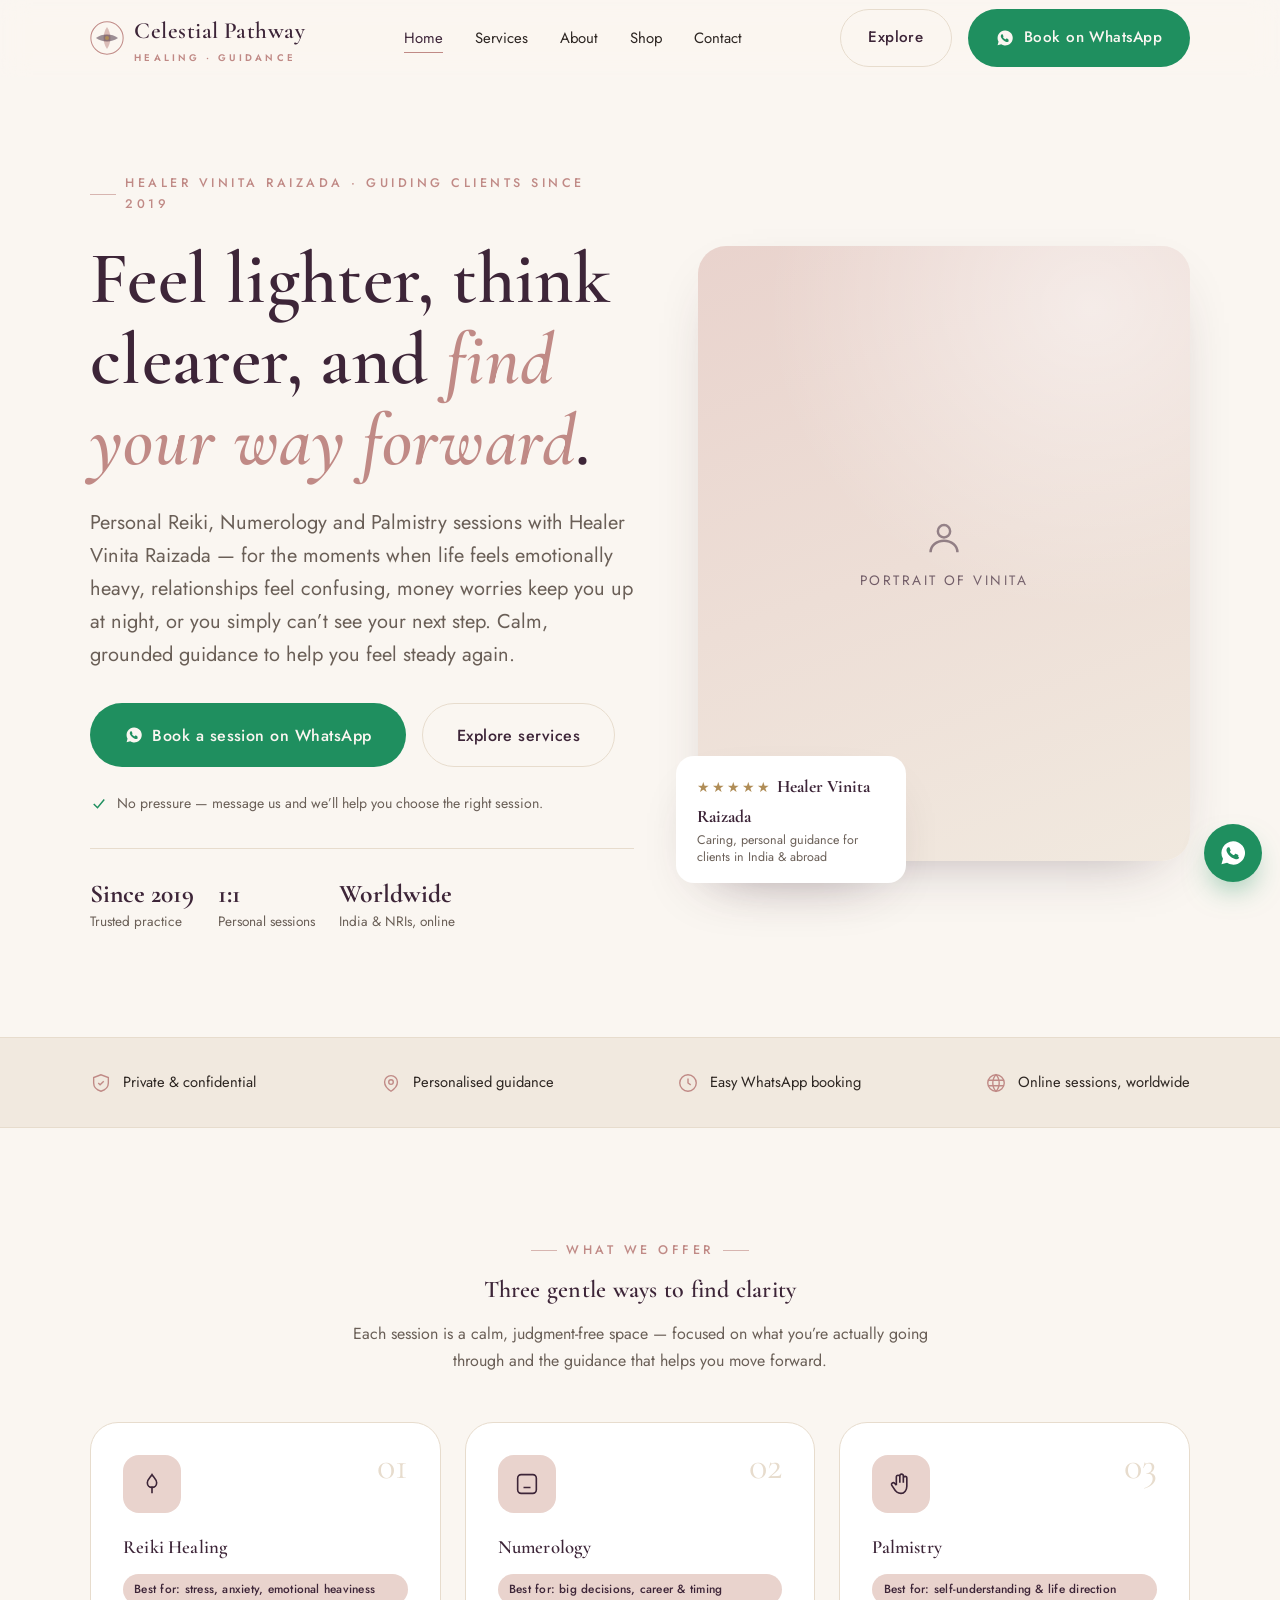
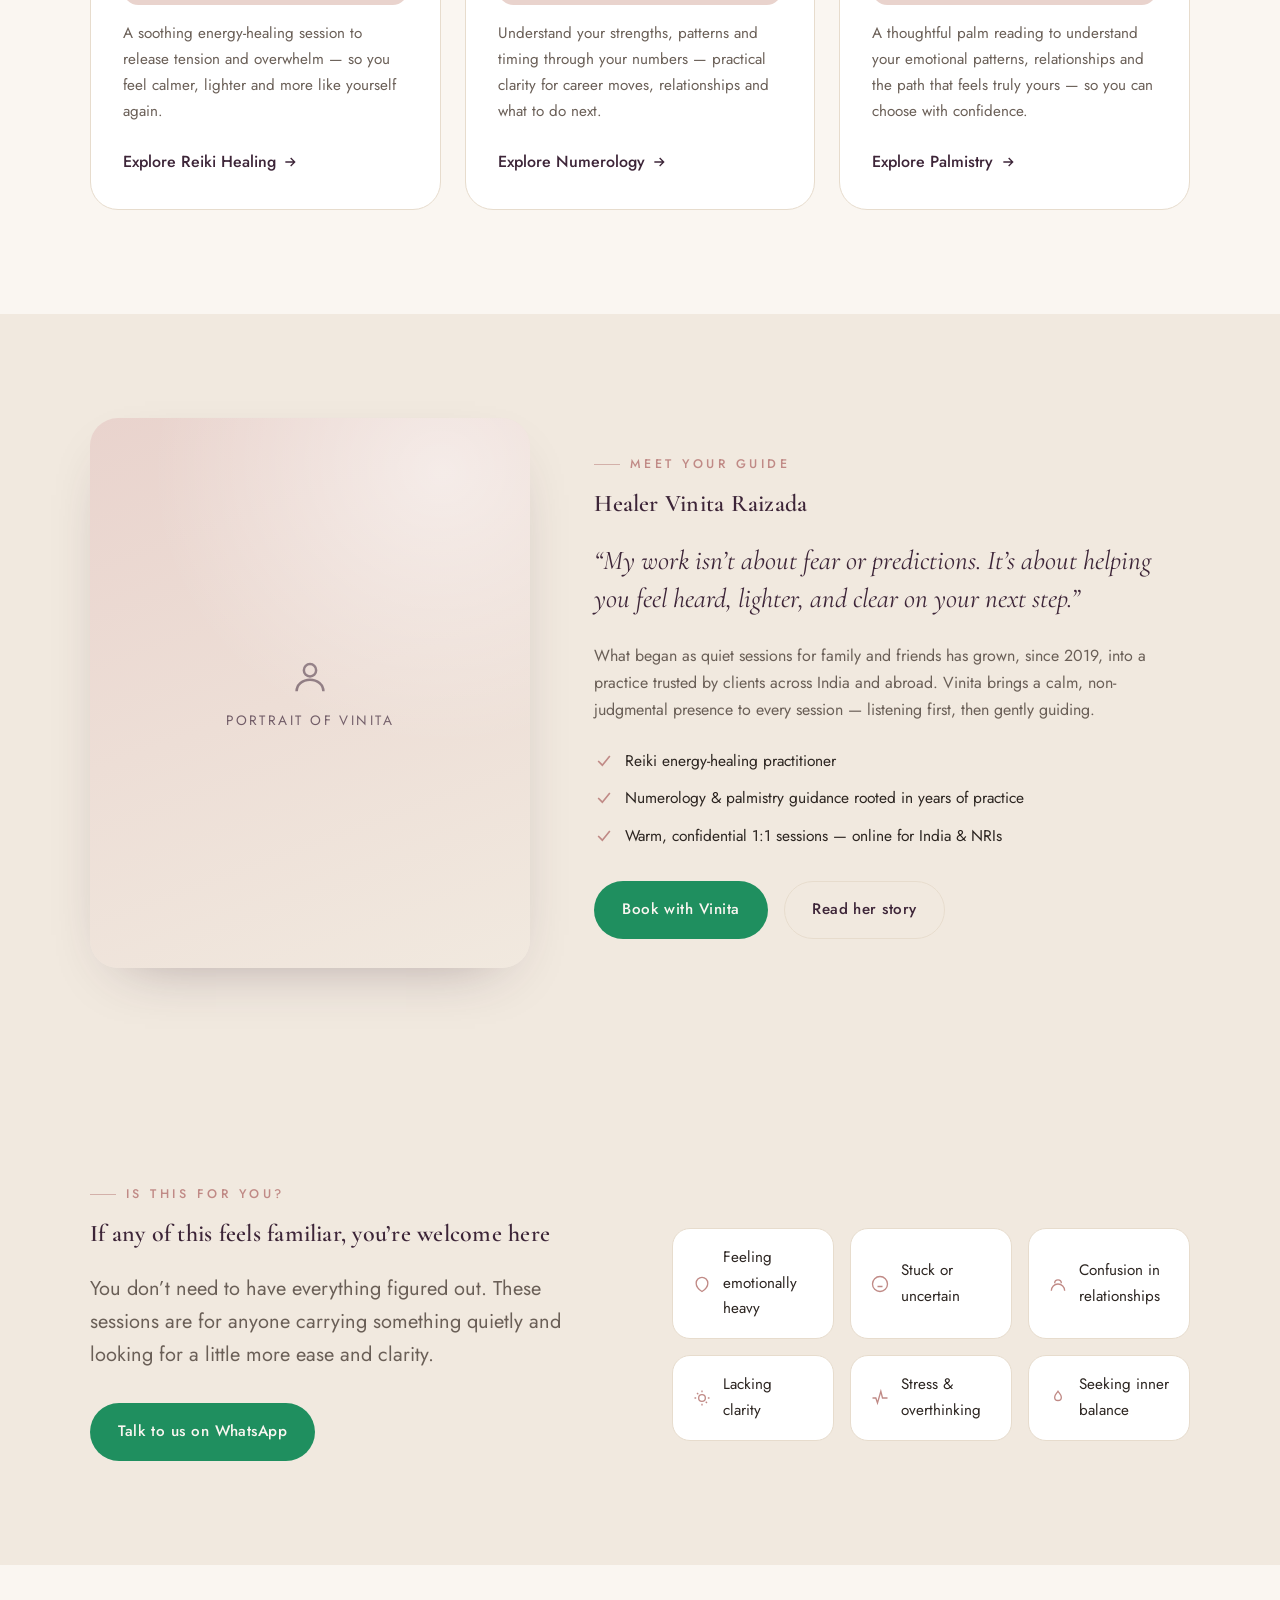
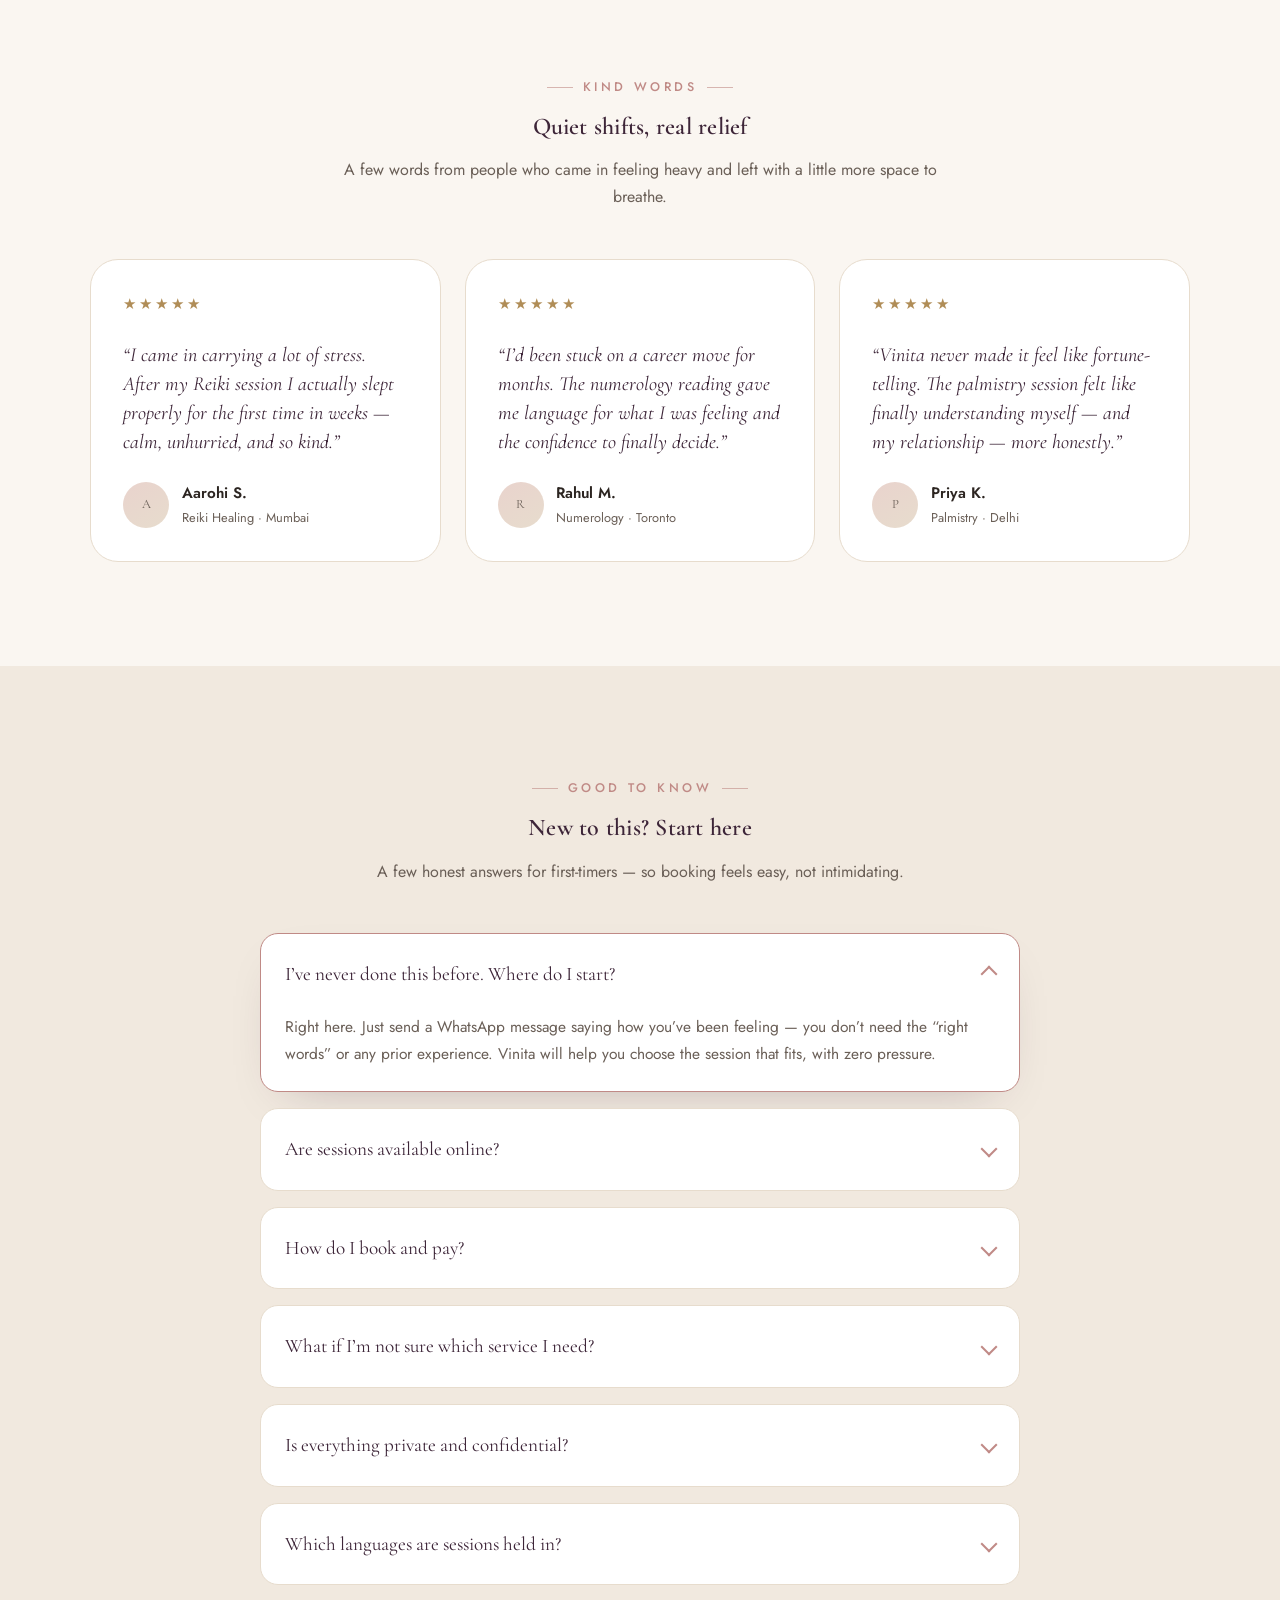
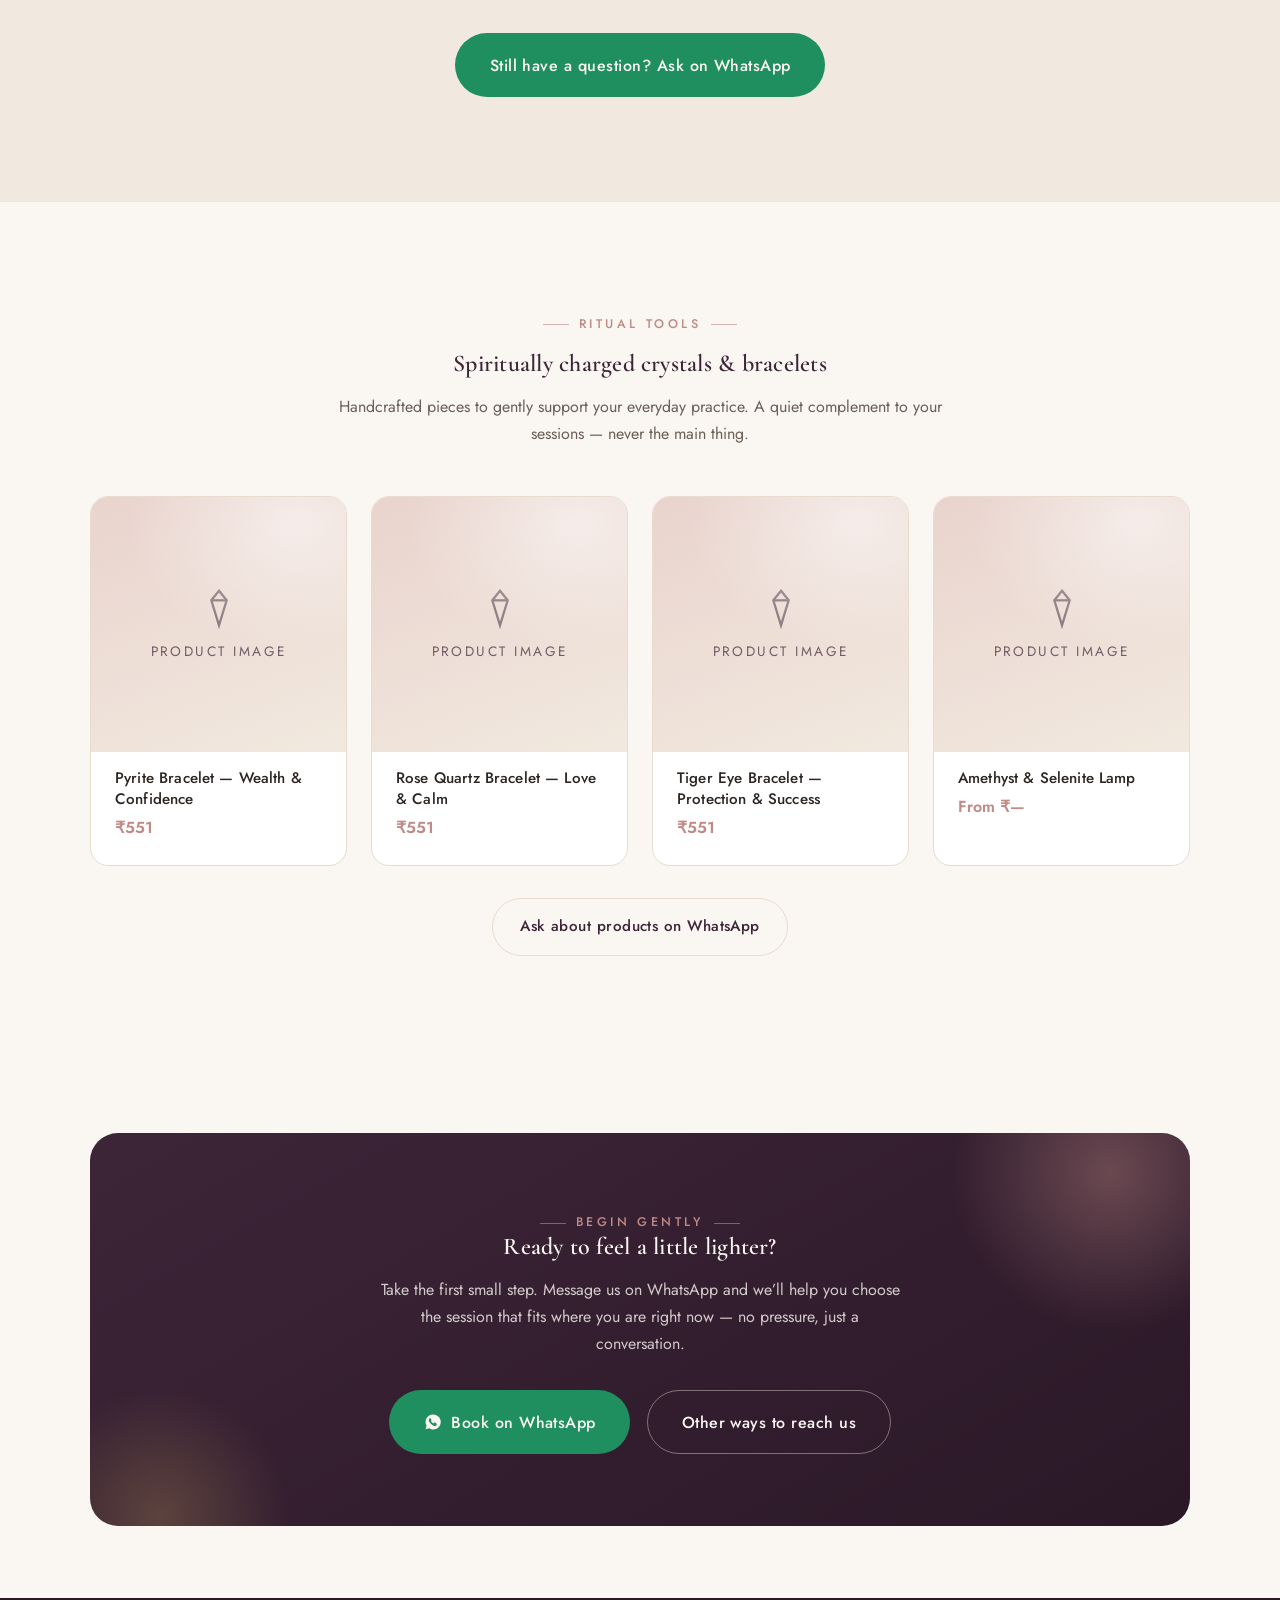
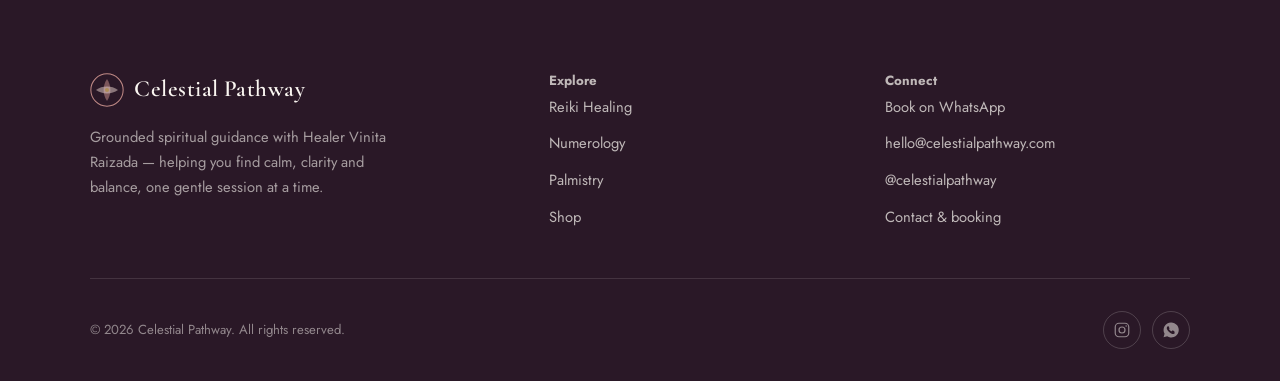
==== commit 28082402: "Conversion + trust improvements across all pages - Hero: outcome-specific headline/subhead (relation" ====
--- a/index.html
+++ b/index.html
@@ -5,16 +5,17 @@
   <meta name="viewport" content="width=device-width, initial-scale=1.0" />
 
   <!-- ===================== SEO / META ===================== -->
-  <title>Celestial Pathway — Reiki Healing, Numerology & Palmistry with Healer Vinita Raizada</title>
-  <meta name="description" content="Calm, grounded spiritual guidance with Healer Vinita Raizada. Reiki Healing, Numerology and Palmistry sessions to help you find clarity, balance and emotional ease. Book on WhatsApp." />
+  <title>Celestial Pathway | Reiki, Numerology & Palmistry with Healer Vinita Raizada</title>
+  <meta name="description" content="1:1 Reiki Healing, Numerology and Palmistry with Healer Vinita Raizada. Find emotional balance, relationship clarity and direction when life feels heavy or uncertain. Online sessions for India & NRIs — book on WhatsApp." />
   <meta name="theme-color" content="#3d2538" />
   <link rel="canonical" href="https://www.celestialpathway.com/" />
 
   <!-- Open Graph / social sharing -->
   <meta property="og:type" content="website" />
-  <meta property="og:title" content="Celestial Pathway — Reiki Healing, Numerology & Palmistry" />
-  <meta property="og:description" content="Grounded spiritual guidance to help you feel lighter, clearer and more balanced. Sessions with Healer Vinita Raizada." />
+  <meta property="og:title" content="Celestial Pathway | Reiki, Numerology & Palmistry — Healer Vinita Raizada" />
+  <meta property="og:description" content="Feeling stuck, heavy or unsure of your next step? Gentle 1:1 guidance with Healer Vinita Raizada to help you find calm and clarity. Online for India & NRIs. Book on WhatsApp." />
   <meta property="og:locale" content="en_IN" />
+  <meta name="twitter:card" content="summary_large_image" />
   <!-- TODO(Himanshu): add og:image (1200x630) once final brand image is ready -->
   <!-- <meta property="og:image" content="https://www.celestialpathway.com/assets/images/og.jpg" /> -->
 
@@ -25,18 +26,28 @@
 
   <link rel="stylesheet" href="assets/css/styles.css" />
 
-  <!-- Structured data for local business / SEO -->
+  <!-- Structured data for SEO. TODO(Himanshu): confirm address, sameAs links and price range. -->
   <script type="application/ld+json">
   {
     "@context": "https://schema.org",
-    "@type": "HealthAndBeautyBusiness",
+    "@type": "ProfessionalService",
     "name": "Celestial Pathway",
-    "description": "Reiki Healing, Numerology and Palmistry guidance with Healer Vinita Raizada.",
-    "founder": "Vinita Raizada",
-    "areaServed": ["India", "Worldwide"],
+    "description": "1:1 Reiki Healing, Numerology and Palmistry sessions with Healer Vinita Raizada — gentle, grounded guidance for emotional balance, relationship clarity and life direction.",
     "url": "https://www.celestialpathway.com/",
     "telephone": "+91 92057 84072",
-    "priceRange": "₹₹"
+    "priceRange": "₹₹",
+    "areaServed": ["India", "Worldwide"],
+    "founder": {
+      "@type": "Person",
+      "name": "Vinita Raizada",
+      "jobTitle": "Spiritual Healer & Guide",
+      "description": "Reiki healer, numerologist and palmist, guiding clients in India and abroad since 2019."
+    },
+    "makesOffer": [
+      { "@type": "Offer", "itemOffered": { "@type": "Service", "name": "Reiki Healing" } },
+      { "@type": "Offer", "itemOffered": { "@type": "Service", "name": "Numerology Reading" } },
+      { "@type": "Offer", "itemOffered": { "@type": "Service", "name": "Palmistry Reading" } }
+    ]
   }
   </script>
 </head>
@@ -87,43 +98,50 @@
     <section class="hero">
       <div class="container hero__inner">
         <div class="hero__content" data-reveal>
-          <span class="eyebrow">Spiritual Wellness · Since 2019</span>
-          <h1>A calmer mind and a <em>clearer path</em> forward.</h1>
+          <span class="eyebrow">Healer Vinita Raizada · Guiding clients since 2019</span>
+          <h1>Feel lighter, think clearer, and <em>find your way forward</em>.</h1>
           <p class="lead">
-            Gentle, grounded healing and guidance with Healer Vinita Raizada.
-            Through Reiki, Numerology and Palmistry, we help you release what feels
-            heavy and reconnect with a sense of balance and direction.
+            Personal Reiki, Numerology and Palmistry sessions with Healer Vinita Raizada —
+            for the moments when life feels emotionally heavy, relationships feel confusing,
+            money worries keep you up at night, or you simply can’t see your next step.
+            Calm, grounded guidance to help you feel steady again.
           </p>
           <div class="cta-group">
             <a class="btn btn--whatsapp btn--lg" data-wa href="#">
               <svg class="icon" viewBox="0 0 24 24" fill="currentColor" aria-hidden="true"><path d="M12 2a10 10 0 0 0-8.6 15l-1.3 4.7 4.8-1.3A10 10 0 1 0 12 2Zm5.3 14.1c-.2.6-1.3 1.2-1.8 1.2-.5.1-1 .1-1.7-.1-.4-.1-.9-.3-1.6-.6-2.8-1.2-4.6-4-4.7-4.2-.1-.2-1.1-1.5-1.1-2.8 0-1.3.7-2 .9-2.2.2-.3.5-.3.7-.3h.5c.2 0 .4 0 .6.5.2.5.7 1.8.8 1.9.1.1.1.3 0 .5-.1.2-.2.3-.3.5-.2.2-.3.4-.2.6.1.2.6 1 1.3 1.6.9.8 1.6 1 1.8 1.1.2.1.4.1.5-.1.2-.2.6-.7.8-.9.2-.3.4-.2.6-.1.2.1 1.5.7 1.7.8.2.1.4.2.4.3.1.1.1.5-.1 1.1Z"/></svg>
-              Book on WhatsApp
+              Book a session on WhatsApp
             </a>
-            <a class="btn btn--ghost btn--lg" href="services.html">Explore Services</a>
-          </div>
+            <a class="btn btn--ghost btn--lg" href="services.html">Explore services</a>
+          </div>
+
+          <p class="hero__note">
+            <svg viewBox="0 0 24 24" fill="none" stroke="currentColor" stroke-width="2" aria-hidden="true"><path d="m5 12 5 5 9-11"/></svg>
+            No pressure — message us and we’ll help you choose the right session.
+          </p>
 
           <div class="hero__trust">
-            <div class="hero__trust-item"><b>6+ yrs</b><span>Of practice</span></div>
-            <div class="hero__trust-item"><b>Personal</b><span>1:1 sessions</span></div>
-            <div class="hero__trust-item"><b>Online</b><span>India &amp; worldwide</span></div>
+            <div class="hero__trust-item"><b>Since 2019</b><span>Trusted practice</span></div>
+            <div class="hero__trust-item"><b>1:1</b><span>Personal sessions</span></div>
+            <div class="hero__trust-item"><b>Worldwide</b><span>India &amp; NRIs, online</span></div>
           </div>
         </div>
 
         <div class="hero__visual" data-reveal data-delay="1">
           <div class="media media--portrait">
-            <!-- TODO(Himanshu): replace placeholder with a calm portrait of Vinita
-                 or a serene healing-space image. Use object-fit: cover (already set). -->
+            <!-- TODO(Himanshu): add the founder photo at assets/images/founder-portrait.jpg
+                 (approx 900x1125, 4:5). It will appear automatically; if the file is
+                 missing, the elegant placeholder below shows instead. -->
+            <img src="assets/images/founder-portrait.jpg" alt="Healer Vinita Raizada, founder of Celestial Pathway" loading="eager" onerror="this.remove()" />
             <div class="placeholder">
               <svg viewBox="0 0 24 24" fill="none" stroke="currentColor" stroke-width="1.3" aria-hidden="true"><circle cx="12" cy="9" r="3.2"/><path d="M5 20c0-3.5 3.1-6 7-6s7 2.5 7 6"/></svg>
-              <span>Founder portrait</span>
+              <span>Portrait of Vinita</span>
             </div>
           </div>
           <div class="hero__badge">
             <div>
               <span class="stars">★★★★★</span>
-              <b>Trusted guidance</b>
-              <!-- TODO(Himanshu): update with real review count once available -->
-              <p>Loved by clients across India &amp; abroad</p>
+              <b>Healer Vinita Raizada</b>
+              <p>Caring, personal guidance for clients in India &amp; abroad</p>
             </div>
           </div>
         </div>
@@ -148,8 +166,8 @@
           Easy WhatsApp booking
         </div>
         <div class="trust-strip__item" data-reveal data-delay="3">
-          <svg viewBox="0 0 24 24" fill="none" stroke="currentColor" stroke-width="1.5" aria-hidden="true"><path d="M12 3v18M3 12h18" opacity=".0"/><path d="M12 2.5 14.6 9l6.9.3-5.4 4.3 1.9 6.6L12 16.9 6 20.2l1.9-6.6L2.5 9.3 9.4 9 12 2.5Z"/></svg>
-          Rooted in real experience
+          <svg viewBox="0 0 24 24" fill="none" stroke="currentColor" stroke-width="1.5" aria-hidden="true"><circle cx="12" cy="12" r="9"/><path d="M3.5 9h17M3.5 15h17M12 3c2.5 2.5 3.5 6 3.5 9s-1 6.5-3.5 9c-2.5-2.5-3.5-6-3.5-9s1-6.5 3.5-9Z"/></svg>
+          Online sessions, worldwide
         </div>
       </div>
     </section>
@@ -174,9 +192,10 @@
               <svg viewBox="0 0 24 24" fill="none" stroke="currentColor" stroke-width="1.4" aria-hidden="true"><path d="M12 21c5-3 8-6.5 8-11a4 4 0 0 0-8-1 4 4 0 0 0-8 1c0 4.5 3 8 8 11Z" opacity=".0"/><path d="M12 4c1.5 2.5 4 4 4 7a4 4 0 1 1-8 0c0-3 2.5-4.5 4-7Z"/><path d="M12 14v6"/></svg>
             </div>
             <h3>Reiki Healing</h3>
-            <p>A soothing energy-healing session to ease stress, lift emotional heaviness
-              and restore a sense of inner calm and balance.</p>
-            <a class="text-link" href="services.html#reiki">Learn more
+            <span class="service-card__best">Best for: stress, anxiety, emotional heaviness</span>
+            <p>A soothing energy-healing session to release tension and overwhelm — so you
+              feel calmer, lighter and more like yourself again.</p>
+            <a class="text-link" href="services.html#reiki">Explore Reiki Healing
               <svg width="16" height="16" viewBox="0 0 24 24" fill="none" stroke="currentColor" stroke-width="2" aria-hidden="true"><path d="M5 12h14M13 6l6 6-6 6"/></svg>
             </a>
           </article>
@@ -188,9 +207,10 @@
               <svg viewBox="0 0 24 24" fill="none" stroke="currentColor" stroke-width="1.4" aria-hidden="true"><rect x="4" y="4" width="16" height="16" rx="3"/><path d="M9 9h.01M15 9h.01M9 15h6"/></svg>
             </div>
             <h3>Numerology</h3>
+            <span class="service-card__best">Best for: big decisions, career &amp; timing</span>
             <p>Understand your strengths, patterns and timing through your numbers —
-              practical insight for decisions, relationships and direction.</p>
-            <a class="text-link" href="services.html#numerology">Learn more
+              practical clarity for career moves, relationships and what to do next.</p>
+            <a class="text-link" href="services.html#numerology">Explore Numerology
               <svg width="16" height="16" viewBox="0 0 24 24" fill="none" stroke="currentColor" stroke-width="2" aria-hidden="true"><path d="M5 12h14M13 6l6 6-6 6"/></svg>
             </a>
           </article>
@@ -202,12 +222,49 @@
               <svg viewBox="0 0 24 24" fill="none" stroke="currentColor" stroke-width="1.4" aria-hidden="true"><path d="M8 13V6a1.5 1.5 0 0 1 3 0v5M11 11V5a1.5 1.5 0 0 1 3 0v6M14 11V7a1.5 1.5 0 0 1 3 0v7c0 3-2 6-5 6s-5-2-6-4l-2-3a1.5 1.5 0 0 1 2.5-1.6L8 13"/></svg>
             </div>
             <h3>Palmistry</h3>
-            <p>A thoughtful palm reading to bring self-awareness and clarity around
-              your emotions, career and the path that feels true to you.</p>
-            <a class="text-link" href="services.html#palmistry">Learn more
+            <span class="service-card__best">Best for: self-understanding &amp; life direction</span>
+            <p>A thoughtful palm reading to understand your emotional patterns, relationships
+              and the path that feels truly yours — so you can choose with confidence.</p>
+            <a class="text-link" href="services.html#palmistry">Explore Palmistry
               <svg width="16" height="16" viewBox="0 0 24 24" fill="none" stroke="currentColor" stroke-width="2" aria-hidden="true"><path d="M5 12h14M13 6l6 6-6 6"/></svg>
             </a>
           </article>
+        </div>
+      </div>
+    </section>
+
+    <!-- ============================================================
+         FOUNDER CREDIBILITY BAND (human trust anchor)
+         ============================================================ -->
+    <section class="section founder-band">
+      <div class="container founder">
+        <div class="founder__media" data-reveal>
+          <div class="media media--portrait">
+            <!-- TODO(Himanshu): same photo or a second warm portrait —
+                 assets/images/founder-portrait.jpg. Placeholder shows if missing. -->
+            <img src="assets/images/founder-portrait.jpg" alt="Healer Vinita Raizada offering a calm 1:1 session" loading="lazy" onerror="this.remove()" />
+            <div class="placeholder">
+              <svg viewBox="0 0 24 24" fill="none" stroke="currentColor" stroke-width="1.3" aria-hidden="true"><circle cx="12" cy="9" r="3.2"/><path d="M5 20c0-3.5 3.1-6 7-6s7 2.5 7 6"/></svg>
+              <span>Portrait of Vinita</span>
+            </div>
+          </div>
+        </div>
+        <div data-reveal data-delay="1">
+          <span class="eyebrow">Meet your guide</span>
+          <h2 style="margin: var(--space-2) 0 var(--space-3)">Healer Vinita Raizada</h2>
+          <p class="founder-quote">“My work isn’t about fear or predictions. It’s about helping you feel heard, lighter, and clear on your next step.”</p>
+          <p>What began as quiet sessions for family and friends has grown, since 2019, into a
+            practice trusted by clients across India and abroad. Vinita brings a calm,
+            non-judgmental presence to every session — listening first, then gently guiding.</p>
+          <ul class="founder-points">
+            <li><svg viewBox="0 0 24 24" fill="none" stroke="currentColor" stroke-width="2"><path d="m5 12 5 5 9-11"/></svg> Reiki energy-healing practitioner <!-- TODO(Himanshu): add exact certification/level --></li>
+            <li><svg viewBox="0 0 24 24" fill="none" stroke="currentColor" stroke-width="2"><path d="m5 12 5 5 9-11"/></svg> Numerology &amp; palmistry guidance rooted in years of practice</li>
+            <li><svg viewBox="0 0 24 24" fill="none" stroke="currentColor" stroke-width="2"><path d="m5 12 5 5 9-11"/></svg> Warm, confidential 1:1 sessions — online for India &amp; NRIs</li>
+          </ul>
+          <div class="cta-group">
+            <a class="btn btn--whatsapp" data-wa href="#">Book with Vinita</a>
+            <a class="btn btn--ghost" href="about.html">Read her story</a>
+          </div>
         </div>
       </div>
     </section>
@@ -253,12 +310,13 @@
             more space to breathe.</p>
         </div>
 
-        <!-- TODO(Himanshu): replace these placeholder testimonials with real,
-             permission-granted client quotes. Keep them short and human. -->
+        <!-- TODO(Himanshu): IMPORTANT — these are SAMPLE quotes written as placeholders.
+             Replace each blockquote, name, initial and location with REAL, permission-granted
+             client words before going live. Do not publish these as-is. -->
         <div class="testimonial-grid">
           <figure class="testimonial" data-reveal>
-            <span class="testimonial__stars">★★★★★</span>
-            <blockquote>“I felt lighter after just one Reiki session. The whole experience was calm, kind and never rushed.”</blockquote>
+            <span class="testimonial__stars" aria-label="5 out of 5">★★★★★</span>
+            <blockquote>“I came in carrying a lot of stress. After my Reiki session I actually slept properly for the first time in weeks — calm, unhurried, and so kind.”</blockquote>
             <figcaption class="testimonial__person">
               <span class="testimonial__avatar">A</span>
               <span><b>Aarohi S.</b><span>Reiki Healing · Mumbai</span></span>
@@ -266,8 +324,8 @@
           </figure>
 
           <figure class="testimonial" data-reveal data-delay="1">
-            <span class="testimonial__stars">★★★★★</span>
-            <blockquote>“The numerology reading gave me real clarity about a career decision I’d been stuck on for months.”</blockquote>
+            <span class="testimonial__stars" aria-label="5 out of 5">★★★★★</span>
+            <blockquote>“I’d been stuck on a career move for months. The numerology reading gave me language for what I was feeling and the confidence to finally decide.”</blockquote>
             <figcaption class="testimonial__person">
               <span class="testimonial__avatar">R</span>
               <span><b>Rahul M.</b><span>Numerology · Toronto</span></span>
@@ -275,8 +333,8 @@
           </figure>
 
           <figure class="testimonial" data-reveal data-delay="2">
-            <span class="testimonial__stars">★★★★★</span>
-            <blockquote>“Vinita is so warm and grounded. The palmistry session felt less like prediction and more like understanding myself.”</blockquote>
+            <span class="testimonial__stars" aria-label="5 out of 5">★★★★★</span>
+            <blockquote>“Vinita never made it feel like fortune-telling. The palmistry session felt like finally understanding myself — and my relationship — more honestly.”</blockquote>
             <figcaption class="testimonial__person">
               <span class="testimonial__avatar">P</span>
               <span><b>Priya K.</b><span>Palmistry · Delhi</span></span>
@@ -287,9 +345,61 @@
     </section>
 
     <!-- ============================================================
+         FAQ (first-time buyer reassurance)
+         ============================================================ -->
+    <section class="section bg-sand" id="faq">
+      <div class="container">
+        <div class="section-head section-head--center" data-reveal>
+          <span class="eyebrow eyebrow--center">Good to know</span>
+          <h2>New to this? Start here</h2>
+          <p>A few honest answers for first-timers — so booking feels easy, not intimidating.</p>
+        </div>
+
+        <div class="faq" data-reveal>
+          <details class="faq__item" open>
+            <summary>I’ve never done this before. Where do I start?</summary>
+            <p>Right here. Just send a WhatsApp message saying how you’ve been feeling —
+              you don’t need the “right words” or any prior experience. Vinita will help you
+              choose the session that fits, with zero pressure.</p>
+          </details>
+          <details class="faq__item">
+            <summary>Are sessions available online?</summary>
+            <p>Yes. Most sessions are held online, so you can book from anywhere in India or
+              abroad. This makes it easy for NRIs and clients in different time zones.</p>
+          </details>
+          <details class="faq__item">
+            <summary>How do I book and pay?</summary>
+            <p>Everything starts on WhatsApp. Message us, we’ll suggest a session and a time,
+              and share the simple booking and payment details from there.</p>
+          </details>
+          <details class="faq__item">
+            <summary>What if I’m not sure which service I need?</summary>
+            <p>That’s completely normal. Tell us what you’re going through and we’ll gently
+              recommend whether Reiki, Numerology or Palmistry is the best starting point.</p>
+          </details>
+          <details class="faq__item">
+            <summary>Is everything private and confidential?</summary>
+            <p>Always. Your session is a safe, judgment-free space, and anything you share
+              stays strictly between you and Vinita.</p>
+          </details>
+          <details class="faq__item">
+            <summary>Which languages are sessions held in?</summary>
+            <!-- TODO(Himanshu): confirm languages offered (e.g. Hindi & English) -->
+            <p>Sessions can be held in Hindi and English. If you have a preference, just
+              mention it when you message us.</p>
+          </details>
+        </div>
+
+        <div style="text-align:center; margin-top: var(--space-5)" data-reveal>
+          <a class="btn btn--whatsapp btn--lg" data-wa href="#">Still have a question? Ask on WhatsApp</a>
+        </div>
+      </div>
+    </section>
+
+    <!-- ============================================================
          FEATURED PRODUCTS (secondary)
          ============================================================ -->
-    <section class="section bg-sand" id="products">
+    <section class="section" id="products">
       <div class="container">
         <div class="section-head section-head--center" data-reveal>
           <span class="eyebrow eyebrow--center">Ritual tools</span>
@@ -320,7 +430,7 @@
         </div>
         <div style="text-align:center; margin-top: var(--space-4)" data-reveal>
           <!-- TODO(Himanshu): link to full shop page when ready -->
-          <a class="btn btn--ghost" data-wa href="#">Ask about products on WhatsApp</a>
+          <a class="btn btn--ghost" data-wa data-service="products" href="#">Ask about products on WhatsApp</a>
         </div>
       </div>
     </section>
--- a/assets/css/styles.css
+++ b/assets/css/styles.css
@@ -431,7 +431,16 @@
   background: radial-gradient(120% 90% at 80% 10%, rgba(255,255,255,0.5), transparent 55%);
   pointer-events: none;
 }
-.media img { width: 100%; height: 100%; object-fit: cover; }
+/* Image sits above the fallback placeholder. If the photo is missing/404s,
+   the inline onerror handler removes it and the placeholder shows through. */
+.media img {
+  position: absolute;
+  inset: 0;
+  width: 100%;
+  height: 100%;
+  object-fit: cover;
+  z-index: 1;
+}
 .media--portrait { aspect-ratio: 4 / 5; }
 .media--square { aspect-ratio: 1 / 1; }
 .media--wide { aspect-ratio: 16 / 11; }
@@ -839,6 +848,92 @@
 /* Page hero (interior) */
 .page-hero { padding-block: var(--space-6) var(--space-5); text-align: center; }
 .page-hero .lead { margin: var(--space-3) auto 0; max-width: 56ch; }
+
+/* ----------------------------------------------------------- HERO MICROCOPY */
+.hero__note {
+  display: flex;
+  align-items: center;
+  gap: 0.55rem;
+  margin-top: var(--space-3);
+  font-size: 0.88rem;
+  color: var(--c-ink-soft);
+}
+.hero__note svg { width: 18px; height: 18px; color: var(--c-whatsapp); flex: none; }
+
+/* "Best for" line on service preview cards */
+.service-card__best {
+  display: inline-flex;
+  align-items: center;
+  gap: 0.45rem;
+  margin: 0 0 var(--space-2);
+  padding: 0.35rem 0.7rem;
+  border-radius: 999px;
+  background: var(--c-rose-soft);
+  color: var(--c-plum);
+  font-size: 0.74rem;
+  font-weight: 500;
+  letter-spacing: 0.02em;
+}
+
+/* Founder credibility band (homepage) */
+.founder-band { background: var(--c-sand); }
+.founder-band .founder__media .media { box-shadow: var(--shadow-card); }
+.founder-quote {
+  font-family: var(--font-display);
+  font-style: italic;
+  font-size: clamp(1.3rem, 2.2vw, 1.7rem);
+  line-height: 1.4;
+  color: var(--c-plum);
+  margin-bottom: var(--space-3);
+}
+.founder-points { display: grid; gap: 0.7rem; margin: var(--space-3) 0 var(--space-4); }
+.founder-points li {
+  display: flex;
+  gap: 0.7rem;
+  align-items: flex-start;
+  font-size: 0.97rem;
+  color: var(--c-ink);
+}
+.founder-points svg { width: 20px; height: 20px; color: var(--c-rose); flex: none; margin-top: 3px; }
+
+/* FAQ accordion (native <details>, no JS required) */
+.faq { display: grid; gap: var(--space-2); max-width: 760px; margin-inline: auto; }
+.faq__item {
+  background: var(--c-white);
+  border: var(--border-hair);
+  border-radius: var(--radius);
+  padding: 0 var(--space-3);
+  transition: border-color 0.3s var(--ease), box-shadow 0.3s var(--ease);
+}
+.faq__item[open] { border-color: var(--c-rose); box-shadow: var(--shadow-soft); }
+.faq__item summary {
+  display: flex;
+  align-items: center;
+  justify-content: space-between;
+  gap: var(--space-2);
+  padding: var(--space-3) 0;
+  font-family: var(--font-display);
+  font-size: 1.2rem;
+  color: var(--c-plum);
+  cursor: pointer;
+  list-style: none;
+}
+.faq__item summary::-webkit-details-marker { display: none; }
+.faq__item summary::after {
+  content: "";
+  width: 12px; height: 12px;
+  border-right: 2px solid var(--c-rose);
+  border-bottom: 2px solid var(--c-rose);
+  transform: rotate(45deg);
+  transition: transform 0.3s var(--ease);
+  flex: none;
+}
+.faq__item[open] summary::after { transform: rotate(-135deg); }
+.faq__item p {
+  padding: 0 0 var(--space-3);
+  font-size: 0.97rem;
+  margin: 0;
+}
 
 /* 9. ------------------------------------------------------------- MOTION */
 [data-reveal] {
